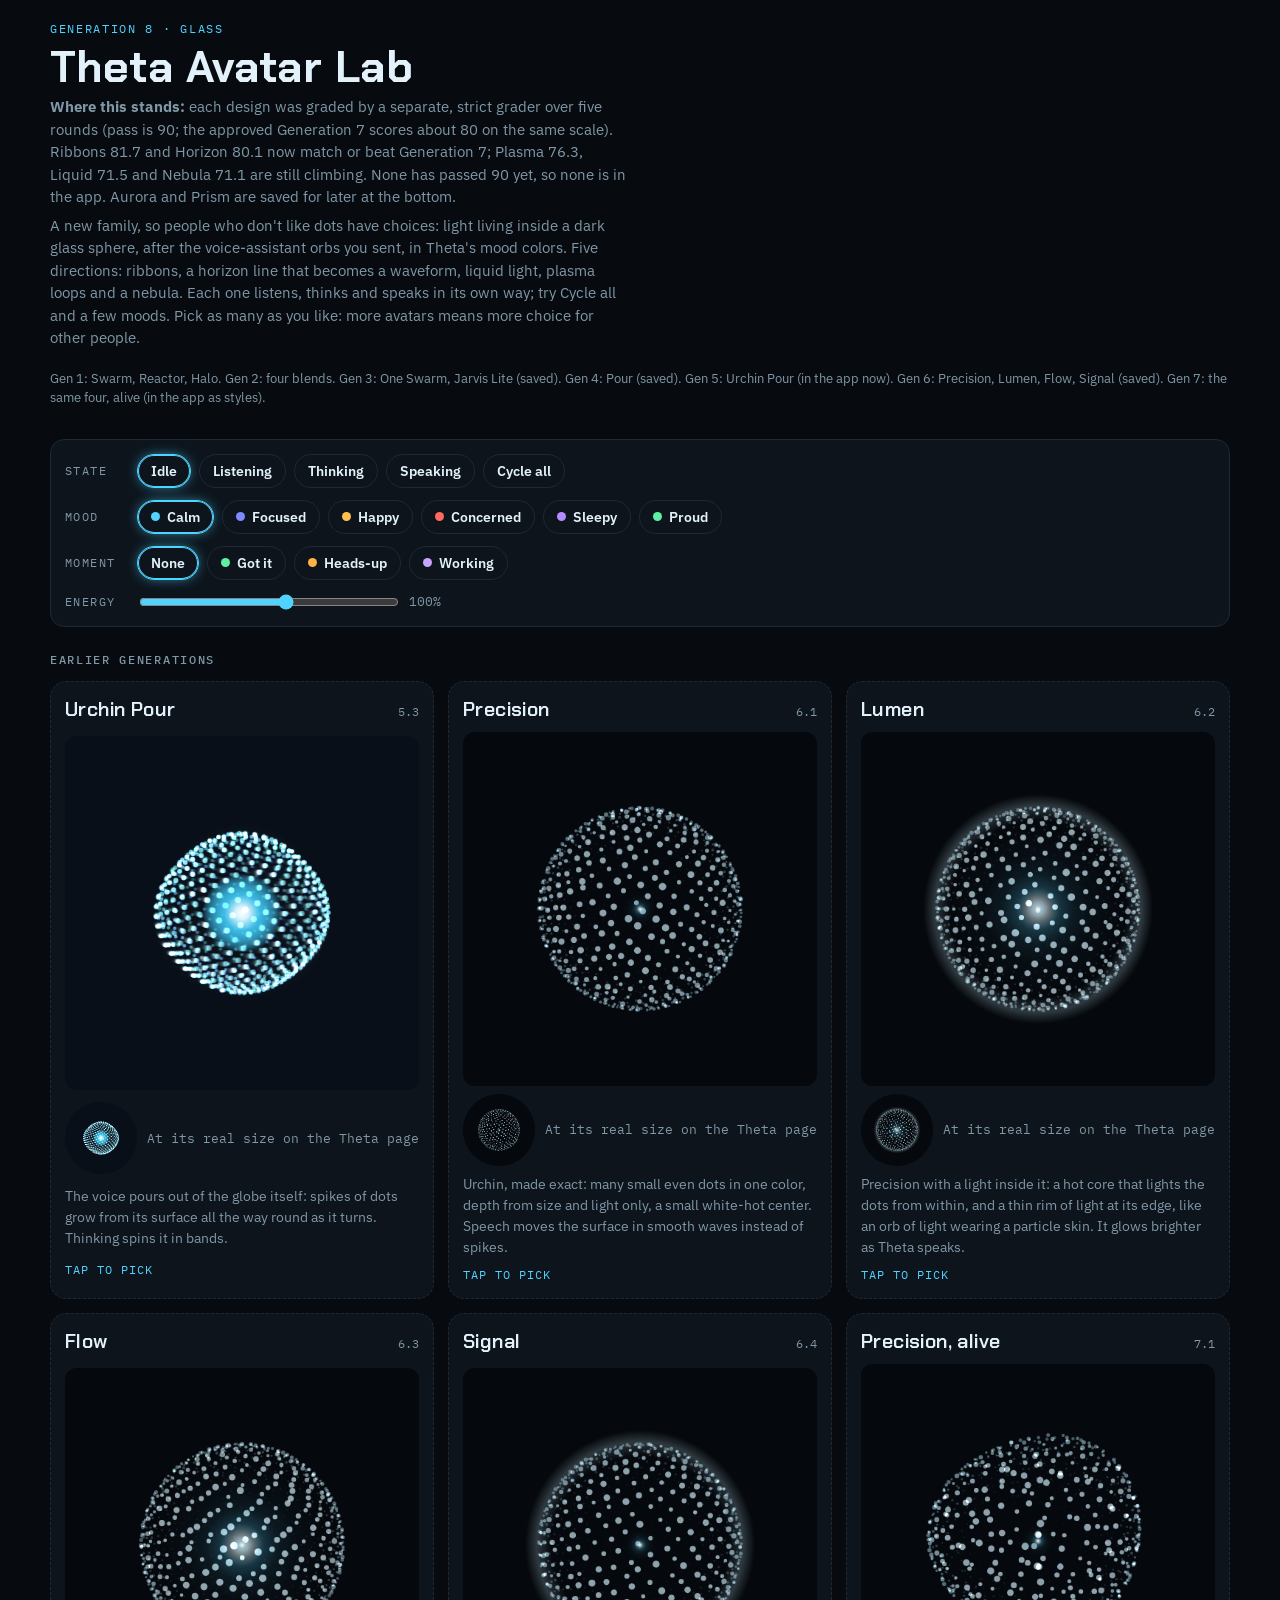
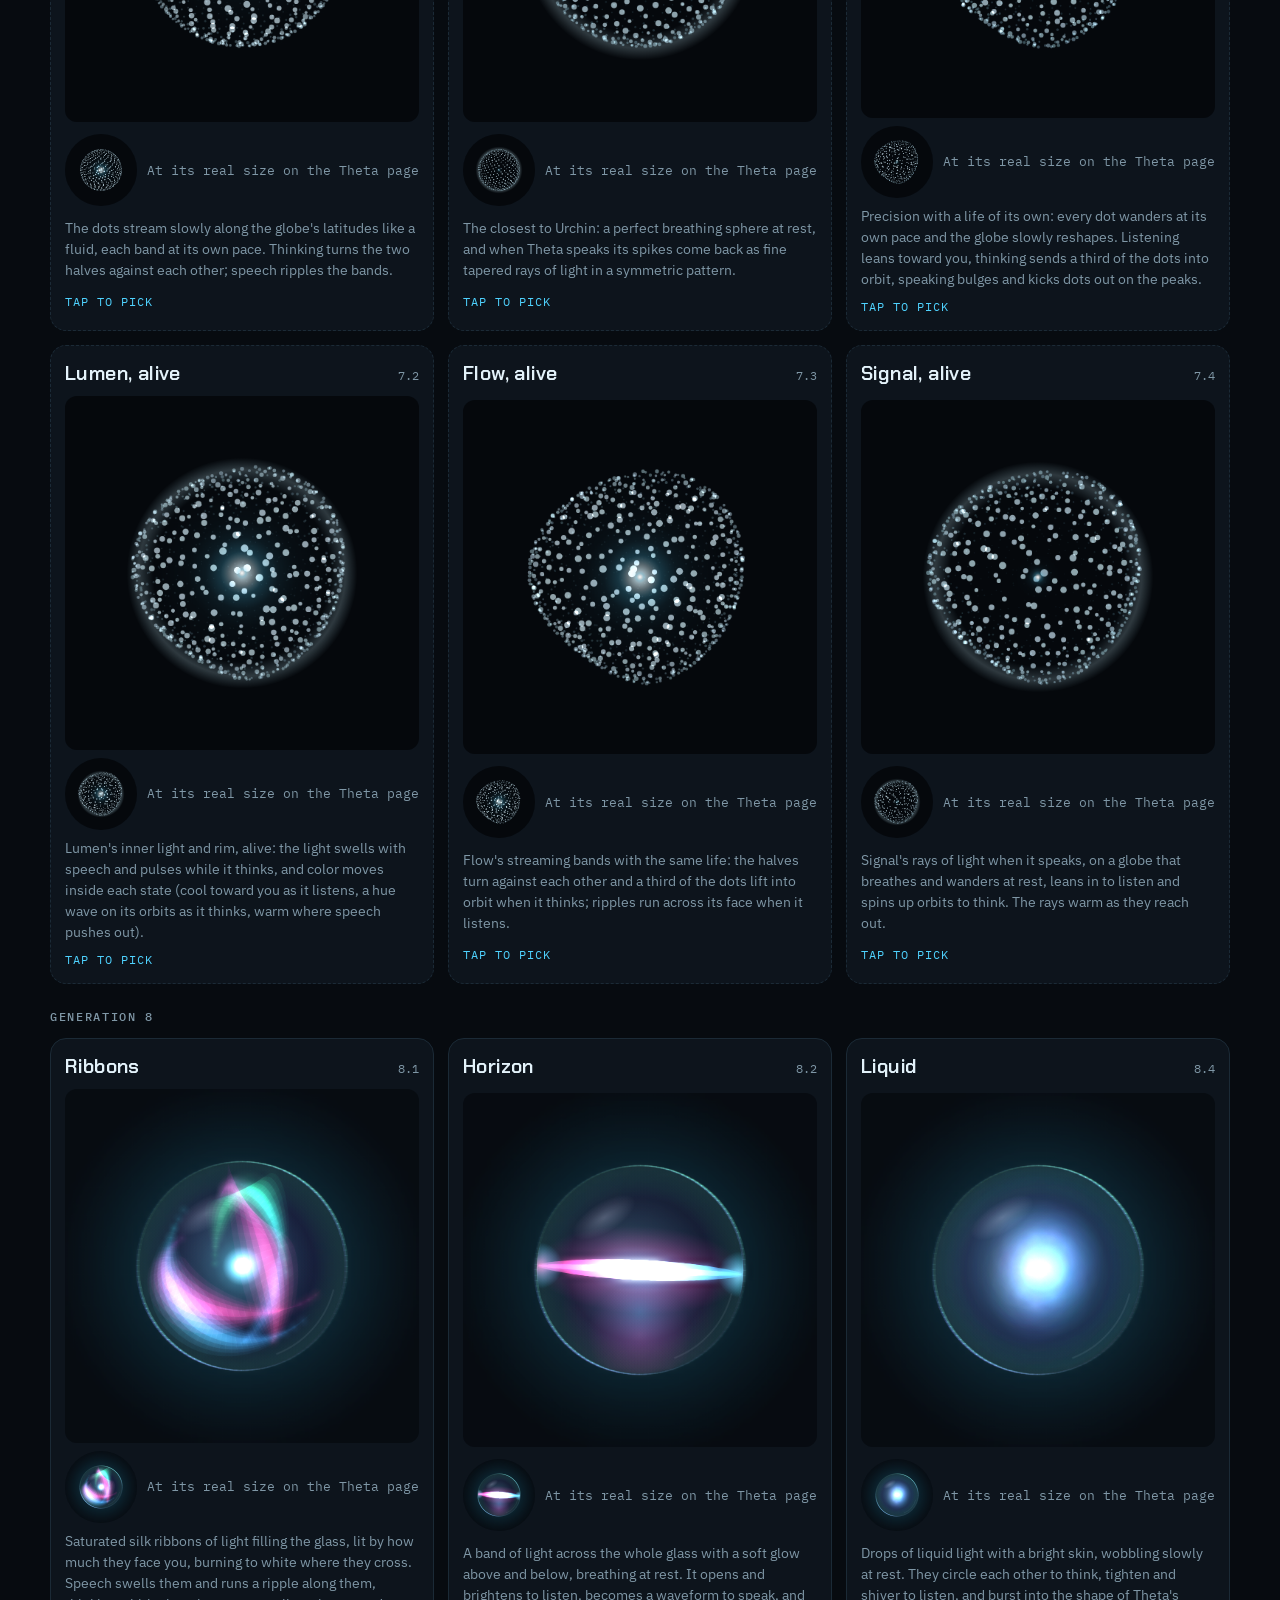
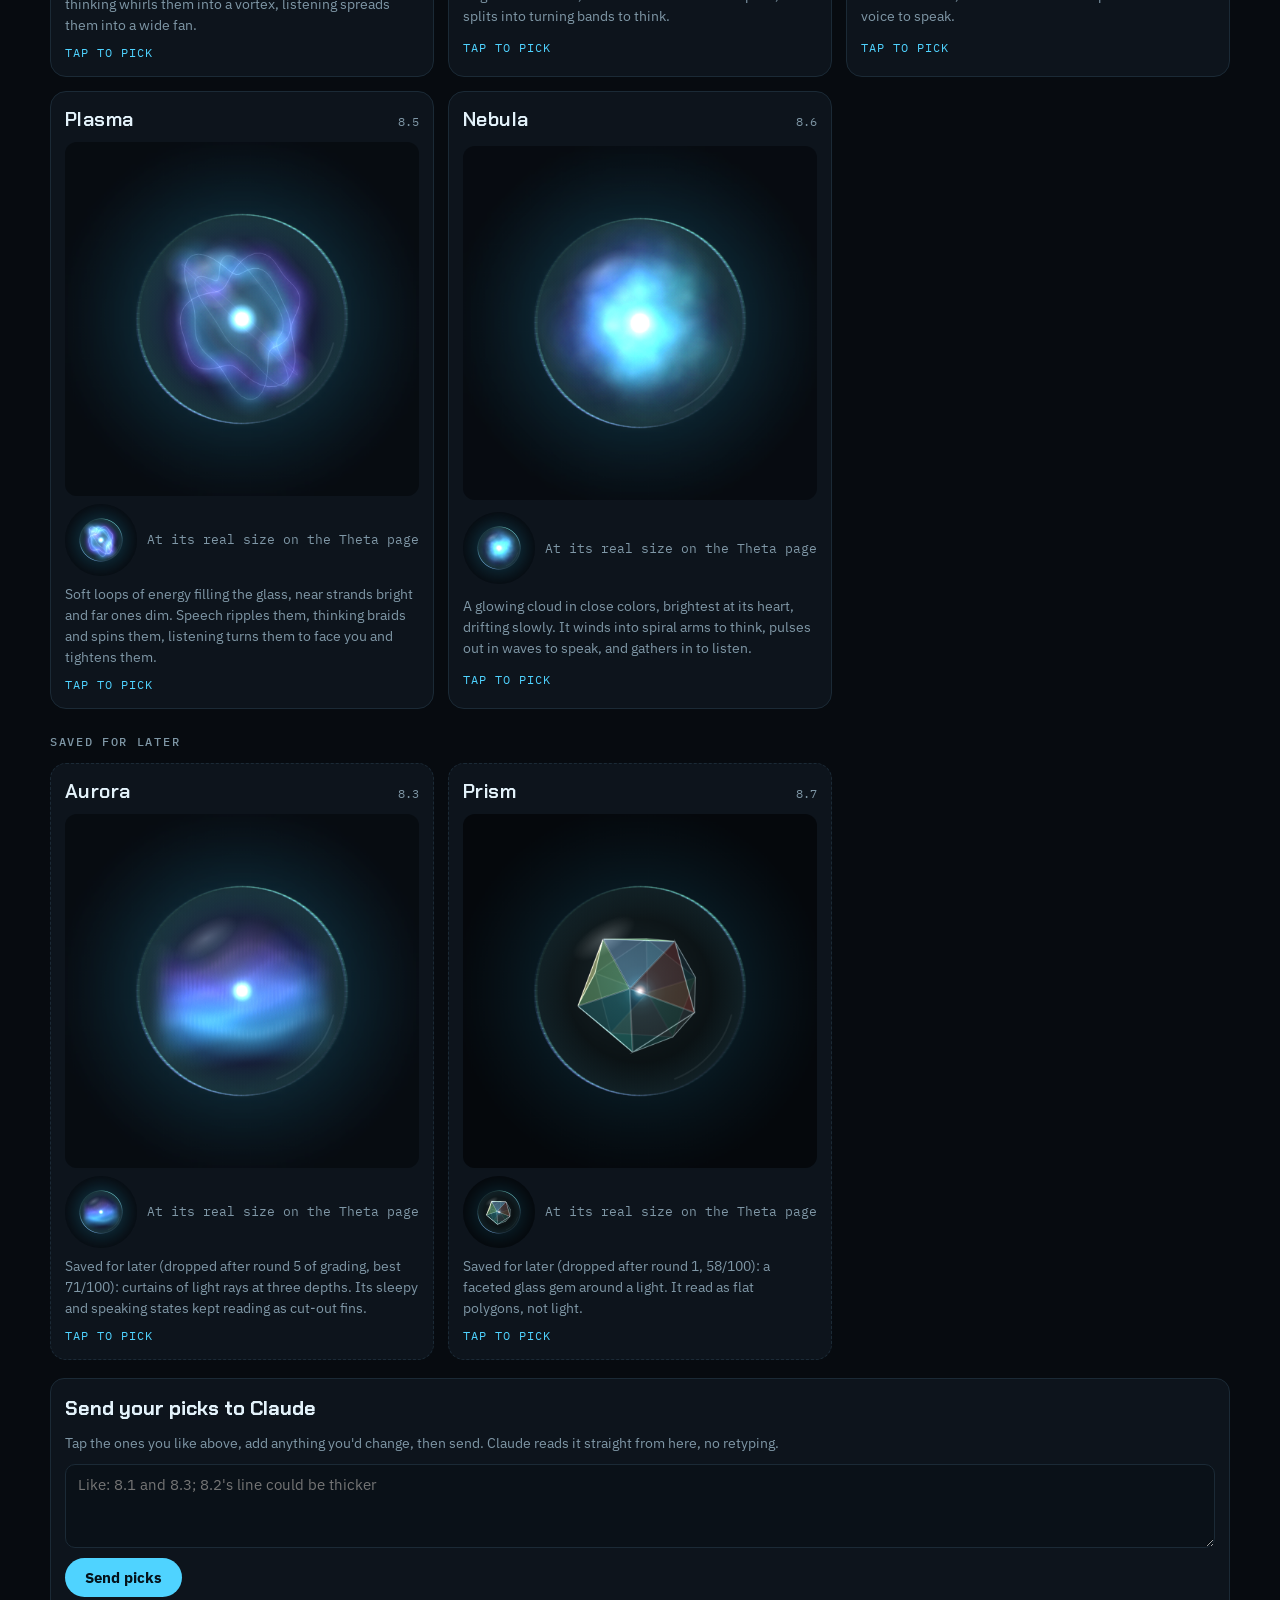
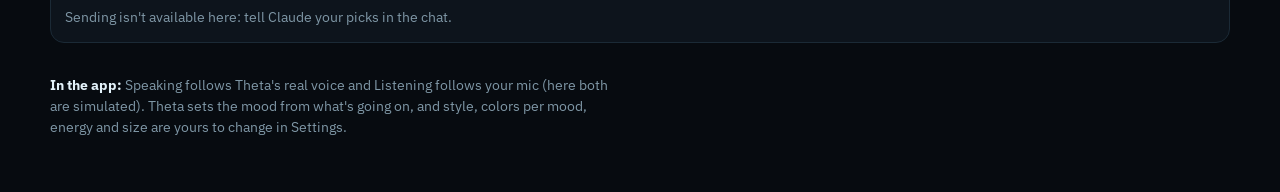
==== docs/avatar-lab/avatar-lab.html @ 225cb87c "Avatar Lab generation 8 source and grading history The lab page's source (generations 5 to 8), the c" ====
<!doctype html><html><head><meta charset=utf8><meta name=viewport content="width=device-width,initial-scale=1,viewport-fit=cover"><style>:root{color-scheme:light;box-sizing:border-box;padding-top:env(safe-area-inset-top,0px);padding-bottom:env(safe-area-inset-bottom,0px)}html{scroll-padding-top:env(safe-area-inset-top,0px)}body{margin:0;padding:0;font:14px -apple-system,BlinkMacSystemFont,sans-serif;background:#fff;color:#000}img{max-width:100%}[hidden]:not([hidden=until-found i]){display:none!important}</style></head><body>
<title>Theta Avatar Lab</title>
<meta name="claude:viewport-fit-sides" content="cover">
<link rel="preconnect" href="https://fonts.googleapis.com">
<link rel="stylesheet" href="https://fonts.googleapis.com/css2?family=Chakra+Petch:wght@500;600;700&family=IBM+Plex+Sans:wght@400;500;600&family=IBM+Plex+Mono:wght@400;500&display=swap">
<style>
/* Layout: a dark instrument bench. Controls up top, live specimens in a grid, a feedback strip at the end. Single dark look on purpose (it's Theta's HUD). */
:root{
  --bg:#070b10; --panel:#0d141c; --line:#1b2a36; --ink:#e3f2fa; --muted:#7f97a6; --accent:#4fd3ff;
  --display:"Chakra Petch","Avenir Next Condensed","Arial Narrow",sans-serif;
  --body:"IBM Plex Sans",system-ui,-apple-system,sans-serif;
  --mono:"IBM Plex Mono",ui-monospace,Menlo,monospace;
  color-scheme:dark;
}
html,body{background:var(--bg);color:var(--ink)}
body{font-family:var(--body);font-size:15px;line-height:1.5;padding-left:max(16px,env(safe-area-inset-left,0px));padding-right:max(16px,env(safe-area-inset-right,0px));padding-block:20px 40px}
.wrap{max-width:1180px;margin:0 auto;display:grid;gap:18px}
header{display:grid;gap:6px}
.eyebrow{font-family:var(--mono);font-size:12px;letter-spacing:.14em;text-transform:uppercase;color:var(--accent)}
h1{font-family:var(--display);font-weight:700;font-size:clamp(28px,5vw,44px);line-height:1.05;margin:0;letter-spacing:.01em;text-wrap:balance}
.lede{color:var(--muted);max-width:64ch;margin:0}
.controls{display:grid;gap:12px;padding:14px;border:1px solid var(--line);border-radius:14px;background:var(--panel);position:sticky;top:env(safe-area-inset-top,0px);z-index:5}
body::before{content:"";position:fixed;inset:0 0 auto;height:env(safe-area-inset-top,0px);z-index:10;background:var(--bg)}
.row{display:flex;flex-wrap:wrap;gap:8px;align-items:center}
.row .lab{font-family:var(--mono);font-size:11.5px;letter-spacing:.12em;text-transform:uppercase;color:var(--muted);width:64px;flex:none}
.chip{font:600 14px var(--body);color:var(--ink);background:transparent;border:1px solid var(--line);border-radius:999px;padding:7px 13px;cursor:pointer;display:inline-flex;gap:7px;align-items:center}
.chip[aria-pressed="true"]{border-color:var(--c,var(--accent));box-shadow:0 0 0 1px var(--c,var(--accent)) inset,0 0 14px -4px var(--c,var(--accent))}
.chip .dot{width:9px;height:9px;border-radius:50%;background:var(--c)}
.chip:focus-visible,.spec:focus-visible,.send:focus-visible,textarea:focus-visible{outline:2px solid var(--accent);outline-offset:2px}
input[type=range]{accent-color:var(--accent);width:min(260px,60vw)}
.val{font-family:var(--mono);font-size:12.5px;color:var(--muted);min-width:3ch}
.grid{display:grid;grid-template-columns:repeat(auto-fill,minmax(min(100%,300px),1fr));gap:14px}
.spec{border:1px solid var(--line);border-radius:16px;background:var(--panel);padding:12px 14px 14px;display:grid;gap:8px;cursor:pointer;text-align:left;color:inherit;font:inherit}
.spec[aria-pressed="true"]{border-color:var(--accent);box-shadow:0 0 0 1px var(--accent) inset}
.spec .top{display:flex;justify-content:space-between;align-items:baseline;gap:8px}
.spec h2{font-family:var(--display);font-weight:600;font-size:20px;margin:0;letter-spacing:.02em}
.spec .code{font-family:var(--mono);font-size:12px;color:var(--muted)}
.spec canvas{width:100%;max-width:100%;aspect-ratio:1;display:block;border-radius:12px;background:#0b121a}
.spec p{margin:0;color:var(--muted);font-size:14px}
.tiny{display:flex;align-items:center;gap:10px;font-size:12.5px;color:var(--muted);font-family:var(--mono)}
.tiny canvas.small{width:72px;height:72px;aspect-ratio:auto;flex:none;border-radius:50%;background:#0b121a}
.spec .pick{font-family:var(--mono);font-size:12px;letter-spacing:.08em;text-transform:uppercase;color:var(--accent)}
.send-box{display:grid;gap:10px;padding:14px;border:1px solid var(--line);border-radius:14px;background:var(--panel)}
.send-box h2{font-family:var(--display);font-size:20px;margin:0}
.send-box p{margin:0;color:var(--muted);font-size:14px}
textarea{width:100%;box-sizing:border-box;min-height:84px;font:15px var(--body);color:var(--ink);background:#0a1118;border:1px solid var(--line);border-radius:10px;padding:10px 12px;resize:vertical}
.send{justify-self:start;font:700 15px var(--body);color:#04121a;background:var(--accent);border:0;border-radius:999px;padding:10px 20px;cursor:pointer}
.send:disabled{opacity:.6;cursor:default}
.status{font-size:14px;color:var(--muted);min-height:1.4em}
.foot{color:var(--muted);font-size:14px;max-width:70ch}
.foot b{color:var(--ink)}
.history{font-size:13px;color:var(--muted)}
.shelf{font-family:var(--mono);font-size:12px;letter-spacing:.14em;text-transform:uppercase;color:var(--muted);margin:6px 0 -6px;font-weight:500}
.spec.saved{border-style:dashed}
</style>

<div class="wrap">
  <header>
    <div class="eyebrow">Generation 8 · Glass</div>
    <h1>Theta Avatar Lab</h1>
    <p class="lede"><b>Where this stands:</b> each design was graded by a separate, strict grader over five rounds (pass is 90; the approved Generation 7 scores about 80 on the same scale). Ribbons 81.7 and Horizon 80.1 now match or beat Generation 7; Plasma 76.3, Liquid 71.5 and Nebula 71.1 are still climbing. None has passed 90 yet, so none is in the app. Aurora and Prism are saved for later at the bottom.</p>
    <p class="lede">A new family, so people who don't like dots have choices: light living inside a dark glass sphere, after the voice-assistant orbs you sent, in Theta's mood colors. Five directions: ribbons, a horizon line that becomes a waveform, liquid light, plasma loops and a nebula. Each one listens, thinks and speaks in its own way; try Cycle all and a few moods. Pick as many as you like: more avatars means more choice for other people.</p>
    <p class="lede" hidden>The four you liked, alive. Every dot has its own pace and wander and springs into place, so nothing moves like a machine. Each state has its own shape: listening leans toward you like an ear, thinking peels dots off into orbits, speaking bulges with each syllable and kicks dots out on the peaks. Color moves inside a state, apart from the mood color, and the new Moment row shows moments on top of any mood. Try Cycle all, then a moment.</p>
    <p class="history">Gen 1: Swarm, Reactor, Halo. Gen 2: four blends. Gen 3: One Swarm, Jarvis Lite (saved). Gen 4: Pour (saved). Gen 5: Urchin Pour (in the app now). Gen 6: Precision, Lumen, Flow, Signal (saved). Gen 7: the same four, alive (in the app as styles).</p>
  </header>

  <section class="controls" aria-label="Controls">
    <div class="row" role="group" aria-label="What Theta is doing"><span class="lab">State</span>
      <button class="chip" data-state="idle" aria-pressed="true">Idle</button>
      <button class="chip" data-state="listening" aria-pressed="false">Listening</button>
      <button class="chip" data-state="thinking" aria-pressed="false">Thinking</button>
      <button class="chip" data-state="speaking" aria-pressed="false">Speaking</button>
      <button class="chip" id="tour" aria-pressed="false">Cycle all</button>
    </div>
    <div class="row" role="group" aria-label="Theta's mood"><span class="lab">Mood</span>
      <button class="chip" data-mood="calm" aria-pressed="true" style="--c:#4fd3ff"><span class="dot"></span>Calm</button>
      <button class="chip" data-mood="focused" aria-pressed="false" style="--c:#7d8bff"><span class="dot"></span>Focused</button>
      <button class="chip" data-mood="happy" aria-pressed="false" style="--c:#ffc04d"><span class="dot"></span>Happy</button>
      <button class="chip" data-mood="concerned" aria-pressed="false" style="--c:#ff6a5c"><span class="dot"></span>Concerned</button>
      <button class="chip" data-mood="sleepy" aria-pressed="false" style="--c:#b58cff"><span class="dot"></span>Sleepy</button>
      <button class="chip" data-mood="proud" aria-pressed="false" style="--c:#5ef0a2"><span class="dot"></span>Proud</button>
    </div>
    <div class="row" role="group" aria-label="A moment on top of the mood"><span class="lab">Moment</span>
      <button class="chip" data-sit="none" aria-pressed="true">None</button>
      <button class="chip" data-sit="success" aria-pressed="false" style="--c:#5ef0a2"><span class="dot"></span>Got it</button>
      <button class="chip" data-sit="alert" aria-pressed="false" style="--c:#ffb347"><span class="dot"></span>Heads-up</button>
      <button class="chip" data-sit="working" aria-pressed="false" style="--c:#c9a2ff"><span class="dot"></span>Working</button>
    </div>
    <div class="row"><span class="lab">Energy</span>
      <input type="range" id="energy" min="20" max="160" value="100" aria-label="How much it moves"><span class="val" id="energy-v">100%</span>
    </div>
  </section>

  <h2 class="shelf">Earlier generations</h2>
  <section class="grid" id="saved" aria-label="Saved favorites"></section>
  <h2 class="shelf">Generation 8</h2>
  <section class="grid" id="grid" aria-label="Avatar directions"></section>

  <h2 class="shelf">Saved for later</h2>
  <section class="grid" id="later" aria-label="Dropped directions, kept for later"></section>

  <section class="send-box" aria-label="Send your picks">
    <h2>Send your picks to Claude</h2>
    <p>Tap the ones you like above, add anything you'd change, then send. Claude reads it straight from here, no retyping.</p>
    <textarea id="note" placeholder="Like: 8.1 and 8.3; 8.2's line could be thicker"></textarea>
    <button class="send" id="send" type="button">Send picks</button>
    <div class="status" id="status" role="status"></div>
  </section>

  <p class="foot"><b>In the app:</b> Speaking follows Theta's real voice and Listening follows your mic (here both are simulated). Theta sets the mood from what's going on, and style, colors per mood, energy and size are yours to change in Settings.</p>
</div>

<script>
(() => {
  const MOODS = {
    calm:      {hue: 195, sat: 95, light: 62, speed: 1.0, jitter: 0, bounce: 0},
    focused:   {hue: 232, sat: 95, light: 68, speed: 1.25, jitter: 0, bounce: 0},
    happy:     {hue: 40,  sat: 100, light: 62, speed: 1.15, jitter: 0, bounce: 1},
    concerned: {hue: 6,   sat: 100, light: 64, speed: 1.35, jitter: 1, bounce: 0},
    sleepy:    {hue: 266, sat: 85, light: 70, speed: 0.45, jitter: 0, bounce: 0},
    proud:     {hue: 150, sat: 85, light: 62, speed: 1.1, jitter: 0, bounce: 0.6},
  };
  const st = {state: "idle", mood: "calm", energy: 1, situation: "none"};
  const cur = {hue: 195, sat: 95, light: 62, speed: 1, jitter: 0, bounce: 0};
  const reduce = matchMedia("(prefers-reduced-motion: reduce)").matches;
  const TAU = Math.PI * 2;
  const C = (dh = 0, dl = 0, a = 1) => `hsla(${(cur.hue + dh + 360) % 360},${cur.sat}%,${Math.min(96, cur.light + dl)}%,${a})`;

  // a believable voice / mic level
  let level = 0;
  function targetLevel(t) {
    if (st.state === "speaking") { const phrase = Math.sin(t * 0.9) > -0.75 ? 1 : 0.1; return phrase * (0.25 + 0.75 * Math.max(0, Math.sin(t * 17) * 0.6 + Math.sin(t * 7.3 + 1) * 0.4)); }
    if (st.state === "listening") return 0.15 + 0.35 * Math.max(0, Math.sin(t * 9.1) * Math.sin(t * 2.3));
    return 0;
  }
  // the voice "spectrum" at angle a (0..TAU): shared by bars and the dot ring, so they move together
  const spec = (a, t, lv) => lv * (0.55 * Math.abs(Math.sin(a * 5 + t * 9)) + 0.45 * Math.abs(Math.sin(a * 11 - t * 5)));

  // ---- the swarm: springs toward a formation that depends on the state
  function makeSwarm(N) {
    const p = [];
    for (let i = 0; i < N; i++) {
      const y = 1 - (i / (N - 1)) * 2, r = Math.sqrt(1 - y * y), th = i * 2.39996;
      p.push({bx: Math.cos(th) * r, by: y, bz: Math.sin(th) * r, s: Math.random(), x: 0, y: 0, vx: 0, vy: 0, d: 0.5, init: false});
    }
    return p;
  }
  // target (x, y in units of R, depth 0..1) for particle i
  function formation(q, i, N, t, lv, sp) {
    const s = q.s;
    if (st.state === "listening") { // a tilted dish of rings, rippling inward with your voice
      const u = (i % 60) / 60, ring = Math.floor(i / 60) / Math.ceil(N / 60), a = u * TAU + ring * 3 + t * 0.4 * sp;
      let r = 0.25 + 0.85 * ring; r *= 1 + 0.08 * (0.4 + lv) * Math.sin(r * 14 - t * 8);
      return [Math.cos(a) * r, Math.sin(a) * r * 0.42 + 0.05, 0.4 + 0.6 * (Math.sin(a) * 0.5 + 0.5)];
    }
    if (st.state === "thinking") { // a three-armed galaxy spinning up
      const arm = i % 3, u = i / N, a = u * 9 + arm * TAU / 3 + t * 1.8 * sp + s * 0.4, r = 0.12 + 0.95 * Math.pow(u, 0.8) + (s - 0.5) * 0.08;
      return [Math.cos(a) * r, Math.sin(a) * r * 0.55, 0.3 + 0.7 * (1 - u)];
    }
    if (st.state === "speaking") { // a ring of voice: each dot rides the spectrum at its angle
      if (i % 7 === 0) { const a = s * TAU + t * 2, r = 0.25 * s; return [Math.cos(a) * r, Math.sin(a) * r, 1]; } // a few stay in the core
      const a = i / N * TAU, band = (s - 0.5) * 0.18, r = 0.72 + band + spec(a, t, lv) * 0.55;
      return [Math.cos(a) * r, Math.sin(a) * r, 0.5 + 0.5 * spec(a, t, lv) / Math.max(lv, 0.01)];
    }
    // idle: a breathing, slowly turning globe with flowing ripples; the mood bends its shape
    const rot = t * 0.35 * sp, cr = Math.cos(rot), sr = Math.sin(rot);
    let X = q.bx * cr - q.bz * sr, Z = q.bx * sr + q.bz * cr, Y = q.by * 0.94 - Z * 0.34; Z = q.by * 0.34 + Z * 0.94;
    let k = 1 + 0.05 * Math.sin(t * 1.4 + q.by * 4) + 0.03 * Math.sin(t * 2.1 + s * 9);
    k *= moodShape(Math.atan2(Y, X), t, s);
    if (moodW.sleepy > 0.01) Y += moodW.sleepy * (0.12 + 0.05 * Math.sin(t * 0.6)) * (1 - Math.abs(X)); // sags
    return [X * k, Y * k, (Z + 1) / 2];
  }
  // how far each mood is "in" (eased), so shape changes blend as the mood changes
  const moodW = {calm: 1, focused: 0, happy: 0, concerned: 0, sleepy: 0, proud: 0};
  function moodShape(a, t, s) {
    let k = 1;
    k *= 1 + moodW.concerned * 0.16 * Math.pow(Math.max(0, Math.sin(a * 9 + t * 3)), 6);  // spikes
    k *= 1 + moodW.happy * 0.07 * Math.abs(Math.sin(t * 4.2));                           // bouncy pulse
    k *= 1 - moodW.focused * 0.12;                                                        // tighter
    k *= 1 + moodW.proud * (s > 0.97 ? 0.35 * Math.abs(Math.sin(t * 2 + s * 50)) : 0);   // sparkles fly out
    return k;
  }
  function drawSwarm(g, S, t, lv, sw, R, opts = {}) {
    const c = S / 2, sp = cur.speed * st.energy, N = sw.length;
    const k = 0.06 + 0.04 * cur.bounce, damp = 0.78 + 0.1 * cur.bounce;
    g.globalCompositeOperation = "lighter";
    for (let i = 0; i < N; i++) {
      const q = sw[i];
      let [tx, ty, d] = (opts.form || formation)(q, i, N, t, lv, sp);
      if (cur.jitter) { tx += (Math.random() - 0.5) * 0.03; ty += (Math.random() - 0.5) * 0.03; }
      tx = c + tx * R; ty = c + ty * R;
      if (!q.init) { q.x = tx; q.y = ty; q.init = true; }
      q.vx = (q.vx + (tx - q.x) * k) * damp; q.vy = (q.vy + (ty - q.y) * k) * damp;
      q.x += q.vx; q.y += q.vy; q.d += (d - q.d) * 0.15;
      const speed = Math.min(1, Math.hypot(q.vx, q.vy) / (S * 0.02)), size = S * (0.0035 + 0.0055 * q.d) * (opts.scale || 1);
      const spark = moodW.proud > 0.3 && q.s > 0.97 ? 0.5 : 0;
      g.fillStyle = C(q.s * 40 - 20, q.d * 12 + speed * 10 + spark * 40, 0.1 + 0.42 * q.d + spark);
      g.beginPath(); g.arc(q.x, q.y, size, 0, TAU); g.fill();
    }
    g.globalCompositeOperation = "source-over";
  }
  function core(g, S, r) {
    const c = S / 2, cr = S * r, gr = g.createRadialGradient(c, c, 0, c, c, cr * 3.2);
    gr.addColorStop(0, "#ffffff"); gr.addColorStop(0.16, C(0, 30)); gr.addColorStop(0.45, C(0, 0, 0.75)); gr.addColorStop(1, C(0, 0, 0));
    g.fillStyle = gr; g.beginPath(); g.arc(c, c, cr * 3.2, 0, TAU); g.fill();
  }
  function bars(g, S, t, lv, store, r0, n, len) {
    const c = S / 2, sp = cur.speed * st.energy;
    for (let i = 0; i < n; i++) {
      const a = i / n * TAU;
      let target = 0.03 + 0.02 * Math.sin(t * 1.5 * sp + i * 0.4);
      if (st.state === "speaking") target += spec(a, t, lv) * 0.6;
      if (st.state === "listening") target += lv * 0.25 * Math.abs(Math.sin(i * 1.3 + t * 12));
      if (st.state === "thinking") { const dd = ((a - t * 2.6 * sp) % TAU + TAU) % TAU; target += 0.25 * Math.max(0, 1 - dd / 1.2); }
      store[i] += (target - store[i]) * 0.25;
      const r1 = r0 + S * store[i] * len;
      g.strokeStyle = C(i % 2 ? 8 : -8, store[i] * 40, 0.45 + store[i]); g.lineWidth = S * 0.009; g.lineCap = "round";
      g.beginPath(); g.moveTo(c + Math.cos(a) * r0, c + Math.sin(a) * r0); g.lineTo(c + Math.cos(a) * r1, c + Math.sin(a) * r1); g.stroke();
    }
  }
  // Reactor rings in 3D: tilted, segmented, passing in front of and behind the swarm
  function rings3d(g, S, t, lv, R, front) {
    const c = S / 2, sp = cur.speed * st.energy * (st.state === "thinking" ? 2.5 : 1);
    [[1.18, 1.1, 0.35, 5, 0.012], [1.32, -0.6, -0.5, 3, 0.008]].forEach(([rr, tilt, spin, segs, w], j) => {
      const rad = R * rr * (1 + 0.03 * lv), rot = t * spin * sp, ct = Math.cos(tilt + 0.15 * Math.sin(t * 0.3)), stt = Math.sin(tilt + 0.15 * Math.sin(t * 0.3));
      g.lineWidth = S * w; g.lineCap = "round";
      for (let k = 0; k < segs; k++) {
        g.beginPath(); let started = false;
        for (let u = 0; u <= 1.0001; u += 0.05) {
          const a = rot + (k + u * 0.62) * TAU / segs, x = Math.cos(a) * rad, y0 = Math.sin(a) * rad;
          const y = y0 * ct, z = y0 * stt;
          if ((z >= 0) !== front) { started = false; continue; }
          started ? g.lineTo(c + x, c + y) : g.moveTo(c + x, c + y); started = true;
        }
        g.strokeStyle = C(j * 15, front ? 15 : -10, front ? 0.85 : 0.3); g.stroke();
      }
    });
  }
  // the halo made of dots: columns of dots that rise with the voice
  function dotBars(g, S, t, lv, sw, R) {
    const c = S / 2, n = 72, per = Math.floor(sw.length / n), sp = cur.speed * st.energy;
    g.globalCompositeOperation = "lighter";
    for (let i = 0; i < n * per; i++) {
      const q = sw[i], b = Math.floor(i / per), k = i % per, a = b / n * TAU;
      let h;
      if (st.state === "speaking") h = 0.05 + spec(a, t, lv) * 0.9;
      else if (st.state === "listening") h = 0.05 + lv * 0.4 * Math.abs(Math.sin(b * 1.3 + t * 12));
      else if (st.state === "thinking") { const dd = ((a - t * 2.6 * sp) % TAU + TAU) % TAU; h = 0.05 + 0.55 * Math.max(0, 1 - dd / 1.4); }
      else h = 0.06 + 0.04 * Math.sin(t * 1.5 * sp + b * 0.5);
      const r = R * (0.62 + (k / per) * h * 1.2) * (st.state === "listening" ? 0.85 : 1);
      const tx = c + Math.cos(a) * r, ty = c + Math.sin(a) * r;
      if (!q.init) { q.x = tx; q.y = ty; q.init = true; }
      q.vx = (q.vx + (tx - q.x) * 0.12) * 0.75; q.vy = (q.vy + (ty - q.y) * 0.12) * 0.75; q.x += q.vx; q.y += q.vy;
      const lit = k / per < h * 1.2 ? 1 : 0.25;
      g.fillStyle = C((k / per) * 30, 5 + 12 * (k / per), 0.18 + 0.5 * lit);
      g.beginPath(); g.arc(q.x, q.y, S * 0.0055, 0, TAU); g.fill();
    }
    g.globalCompositeOperation = "source-over";
  }

  // 3.2: one swarm that becomes the voice bars: the same dots fly out into columns when Theta speaks
  function unified(q, i, N, t, lv, sp) {
    if (st.state !== "speaking") return formation(q, i, N, t, lv, sp);
    const n = 72, b = i % n, k = Math.floor(i / n), per = Math.ceil(N / n), a = b / n * TAU;
    const h = 0.08 + spec(a, t, lv) * 0.85;
    const r = 0.55 + (k / per) * h * 1.1;
    return [Math.cos(a) * r, Math.sin(a) * r, 0.4 + 0.6 * (k / per < h ? 1 : 0.3)];
  }
  // a thin dot halo (Dot Spectrum's columns, fewer and finer) for around the swarm
  function dotHalo(g, S, t, lv, sw, R0, n = 60, dot = 1) {
    const c = S / 2, per = Math.floor(sw.length / n), sp = cur.speed * st.energy;
    g.globalCompositeOperation = "lighter";
    for (let i = 0; i < n * per; i++) {
      const q = sw[i], b = Math.floor(i / per), k = i % per, a = b / n * TAU;
      let h = 0.06 + 0.04 * Math.sin(t * 1.5 * sp + b * 0.5);
      if (st.state === "speaking") h = 0.05 + spec(a, t, lv) * 0.9;
      else if (st.state === "listening") h = 0.05 + lv * 0.4 * Math.abs(Math.sin(b * 1.3 + t * 12));
      else if (st.state === "thinking") { const dd = ((a - t * 2.6 * sp) % TAU + TAU) % TAU; h = 0.05 + 0.6 * Math.max(0, 1 - dd / 1.4); }
      const r = R0 * (1 + (k / per) * h * 0.55) * moodShape(a, t, 0.5);
      const tx = c + Math.cos(a) * r, ty = c + Math.sin(a) * r;
      if (!q.init) { q.x = tx; q.y = ty; q.init = true; }
      q.vx = (q.vx + (tx - q.x) * 0.12) * 0.75; q.vy = (q.vy + (ty - q.y) * 0.12) * 0.75; q.x += q.vx; q.y += q.vy;
      const lit = k / per < h * 1.2 ? 1 : 0.2;
      g.fillStyle = C((k / per) * 30, 5 + 12 * (k / per), 0.15 + 0.5 * lit);
      g.beginPath(); g.arc(q.x, q.y, S * 0.0048 * dot, 0, TAU); g.fill();
    }
    g.globalCompositeOperation = "source-over";
  }
  function oneRing(g, S, t, lv, R) {
    const c = S / 2, sp = cur.speed * st.energy * (st.state === "thinking" ? 2.5 : 1), segs = 4;
    g.lineWidth = S * 0.006; g.lineCap = "round"; g.strokeStyle = C(10, 5, 0.55);
    for (let k = 0; k < segs; k++) { const a = t * 0.3 * sp + k * TAU / segs; g.beginPath(); g.arc(c, c, R * (1 + 0.02 * lv), a, a + TAU / segs * 0.7); g.stroke(); }
  }

  // halo column position in formation units (R0 = ring radius relative to the swarm's R)
  function columns(i, N, n, t, lv, sp, R0, grow) {
    const b = i % n, k = Math.floor(i / n), per = Math.ceil(N / n), a = b / n * TAU;
    let h = 0.06 + 0.04 * Math.sin(t * 1.5 * sp + b * 0.5);
    if (st.state === "speaking") h = 0.08 + spec(a, t, lv) * 0.85;
    else if (st.state === "listening") h = 0.05 + lv * 0.4 * Math.abs(Math.sin(b * 1.3 + t * 12));
    else if (st.state === "thinking") { const dd = ((a - t * 2.6 * sp) % TAU + TAU) % TAU; h = 0.05 + 0.6 * Math.max(0, 1 - dd / 1.4); }
    const r = (R0 + (k / per) * h * grow) * moodShape(a, t, 0.5);
    return [Math.cos(a) * r, Math.sin(a) * r, k / per < h ? 1 : 0.3];
  }
  // 4.2: One Swarm, smoother: when it thinks, the galaxy's outer stars ride a comet sweep; core dots never leave
  function unified2(q, i, N, t, lv, sp) {
    if (st.state === "thinking" && q.s > 0.78) { const a = t * 2.6 * sp - (q.s - 0.78) * 6, r = 0.98 + (q.s - 0.78) * 0.3; return [Math.cos(a) * r, Math.sin(a) * r, 1]; }
    if (st.state === "speaking" && i % 9 === 0) { const a = q.s * TAU + t * 2, r = 0.28 * q.s; return [Math.cos(a) * r, Math.sin(a) * r, 1]; }
    return unified(q, i, N, t, lv, sp);
  }
  // 4.3: one system: the inner swarm and the outer halo trade dots; when Theta talks, the swarm pours into the halo
  function merged(q, i, N, t, lv, sp) {
    const haloShare = 0.4;
    if (st.state === "speaking" || q.s < haloShare) return columns(i, N, 60, t, lv, sp, 1.45, st.state === "speaking" ? 0.9 : 0.5);
    return formation(q, i, N, t, lv, sp);
  }
  // a ring that answers the voice: each segment brightens with the spectrum at its angle; thinking lights a sweep
  function liveRing(g, S, t, lv, R, segs = 24, ticks = false) {
    const c = S / 2, sp = cur.speed * st.energy, step = TAU / segs, rot = t * 0.2 * sp;
    g.lineCap = "round"; g.lineWidth = S * 0.007;
    for (let k = 0; k < segs; k++) {
      const a = rot + k * step;
      let lit = 0.25;
      if (st.state === "speaking") lit += Math.min(0.75, spec(a, t, lv) * 1.2);
      if (st.state === "listening") lit += 0.35 * lv;
      if (st.state === "thinking") { const dd = ((a - t * 2.6 * sp) % TAU + TAU) % TAU; lit += 0.7 * Math.max(0, 1 - dd / 1.6); }
      g.strokeStyle = C(10, 5 + lit * 20, Math.min(1, lit)); g.beginPath(); g.arc(c, c, R * (1 + 0.015 * lv), a, a + step * 0.72); g.stroke();
      if (ticks && k % 3 === 0) { g.lineWidth = S * 0.004; g.beginPath(); g.moveTo(c + Math.cos(a) * R * 1.06, c + Math.sin(a) * R * 1.06); g.lineTo(c + Math.cos(a) * R * 1.11, c + Math.sin(a) * R * 1.11); g.stroke(); g.lineWidth = S * 0.007; }
    }
  }

  // ---------------- 3D: world-space springs, a drifting camera, depth sorting, fog
  const pts3 = [];
  function draw3d(g, S, t, lv, sw, form, opts = {}) {
    const c = S / 2, sp = cur.speed * st.energy, N = sw.length, R = S * (opts.scale || 0.3);
    const yaw = t * 0.18 * sp + (opts.yaw0 || 0), pitch = (opts.pitch ?? 0.5) + 0.06 * Math.sin(t * 0.37), D = 3.2;
    const cy = Math.cos(yaw), sy = Math.sin(yaw), cp = Math.cos(pitch), spn = Math.sin(pitch);
    const k = 0.07 + 0.04 * cur.bounce, damp = 0.8 + 0.08 * cur.bounce;
    pts3.length = 0;
    for (let i = 0; i < N; i++) {
      const q = sw[i];
      const [tx, ty, tz, br] = form(q, i, N, t, lv, sp);
      if (!q.w) { q.w = [tx, ty, tz]; q.v = [0, 0, 0]; }
      for (let j = 0; j < 3; j++) { q.v[j] = (q.v[j] + ([tx, ty, tz][j] - q.w[j]) * k) * damp; q.w[j] += q.v[j]; }
      let [x, y, z] = q.w;
      if (cur.jitter) { x += (Math.random() - 0.5) * 0.015; y += (Math.random() - 0.5) * 0.015; }
      const x1 = x * cy - z * sy, z1 = x * sy + z * cy;           // yaw
      const y2 = y * cp - z1 * spn, z2 = y * spn + z1 * cp;       // pitch
      const pr = D / (D + z2);
      pts3.push([c + x1 * R * pr, c + y2 * R * pr, z2, pr, br, q.s, Math.hypot(q.v[0], q.v[1], q.v[2])]);
      if (opts.mirror && y < 0) { // a faint reflection under the floor (y = 0)
        const ym = -y, y3 = ym * cp - z1 * spn, z3 = ym * spn + z1 * cp, pm = D / (D + z3);
        pts3.push([c + x1 * R * pm, c + y3 * R * pm, z3, pm, br * 0.22, q.s, 0, true]);
      }
    }
    pts3.sort((a, b) => b[2] - a[2]); // far first
    g.globalCompositeOperation = "lighter";
    let coreDrawn = false;
    for (const [px, py, z, pr, br, s, v, refl] of pts3) {
      if (!coreDrawn && z < 0) { g.globalCompositeOperation = "source-over"; core(g, S, (opts.core || 0.035) + 0.045 * lv); g.globalCompositeOperation = "lighter"; coreDrawn = true; }
      const fog = Math.max(0.12, Math.min(1, 0.62 - z * 0.55));   // far = dim
      const spark = moodW.proud > 0.3 && s > 0.97 ? 0.45 : 0;
      g.fillStyle = C(s * 40 - 20, (pr - 0.8) * 50 + Math.min(1, v * 40) * 12 + spark * 40, (0.08 + 0.5 * br) * fog + spark);
      g.beginPath(); g.arc(px, py, S * 0.0052 * pr * pr * (refl ? 0.8 : 1) * (opts.dot || 1), 0, TAU); g.fill();
    }
    if (!coreDrawn) { g.globalCompositeOperation = "source-over"; core(g, S, (opts.core || 0.035) + 0.045 * lv); }
    g.globalCompositeOperation = "source-over";
  }
  // the inner swarm, in 3D (world units: inner radius ~0.5)
  function inner3(q, i, N, t, lv, sp, r0 = 0.5) {
    const s = q.s;
    if (st.state === "listening") { // a flat dish in the floor plane, rippling
      const ring = (i % 7) / 7, a = s * TAU + t * 0.5 * sp;
      let r = r0 * (0.25 + 0.85 * ring); r *= 1 + 0.1 * (0.4 + lv) * Math.sin(r * 18 - t * 8);
      return [Math.cos(a) * r, -0.04 * Math.sin(r * 12 - t * 6) - 0.05, Math.sin(a) * r, 0.8];
    }
    if (st.state === "thinking") { // a galaxy lying in the floor plane, spinning
      const arm = i % 3, u = s, a = u * 8 + arm * TAU / 3 + t * 1.8 * sp, r = r0 * (0.15 + 1.05 * Math.pow(u, 0.8));
      return [Math.cos(a) * r, (q.by * 0.05), Math.sin(a) * r, 0.5 + 0.5 * (1 - u)];
    }
    const k = (1 + 0.05 * Math.sin(t * 1.4 + q.by * 4) + 0.03 * Math.sin(t * 2.1 + s * 9)) * moodShape(Math.atan2(q.by, q.bx), t, s);
    let y = q.by * r0 * k; if (moodW.sleepy > 0.01) y += moodW.sleepy * 0.08 * (1 - Math.abs(q.bx));
    return [q.bx * r0 * k, y - r0 * 0.15, q.bz * r0 * k, 0.7];
  }
  // 5.1 Skyline Pour: the halo is a ring of dot columns standing on the floor; Theta's voice pours the swarm into them and they rise
  function skyline(q, i, N, t, lv, sp, mirror = false) {
    const halo = st.state === "speaking" || q.s < 0.4;
    if (!halo) return inner3(q, i, N, t, lv, sp);
    const n = 48, b = i % n, kk = Math.floor(i / n), per = Math.ceil(N / n), a = b / n * TAU;
    let h = 0.06 + 0.04 * Math.sin(t * 1.5 * sp + b * 0.5);
    if (st.state === "speaking") h = 0.1 + spec(a, t, lv) * 1.1;
    else if (st.state === "listening") h = 0.05 + lv * 0.5 * Math.abs(Math.sin(b * 1.3 + t * 12));
    else if (st.state === "thinking") { const dd = ((a - t * 2.6 * sp) % TAU + TAU) % TAU; h = 0.05 + 0.7 * Math.max(0, 1 - dd / 1.4); }
    const R0 = 1.05 * moodShape(a, t, 0.5), u = kk / per;
    return [Math.cos(a) * R0, -u * h * 1.1 + 0.02, Math.sin(a) * R0, u < 0.98 ? 0.85 : 0.3];
  }
  // 5.2 Saturn Pour: the halo lies flat around the swarm like a planet's ring; the voice pushes the columns outward
  function saturn(q, i, N, t, lv, sp) {
    const halo = st.state === "speaking" || q.s < 0.4;
    if (!halo) return inner3(q, i, N, t, lv, sp, 0.55);
    const n = 60, b = i % n, kk = Math.floor(i / n), per = Math.ceil(N / n), a = b / n * TAU;
    let h = 0.06 + 0.04 * Math.sin(t * 1.5 * sp + b * 0.5);
    if (st.state === "speaking") h = 0.1 + spec(a, t, lv) * 0.9;
    else if (st.state === "listening") h = 0.05 + lv * 0.4 * Math.abs(Math.sin(b * 1.3 + t * 12));
    else if (st.state === "thinking") { const dd = ((a - t * 2.6 * sp) % TAU + TAU) % TAU; h = 0.05 + 0.6 * Math.max(0, 1 - dd / 1.4); }
    const r = (0.95 + (kk / per) * h * 0.75) * moodShape(a, t, 0.5);
    return [Math.cos(a) * r, Math.sin(a * 3 + t) * 0.02, Math.sin(a) * r, 0.85];
  }
  // 5.3 Urchin Pour: the voice pours out of the globe itself, in spikes along its surface, all the way round
  function urchin(q, i, N, t, lv, sp) {
    const lon = Math.atan2(q.bz, q.bx), lat = Math.asin(Math.max(-1, Math.min(1, q.by)));
    let r = 0.55 * (1 + 0.04 * Math.sin(t * 1.4 + q.by * 4)) * moodShape(lon, t, q.s);
    if (st.state === "speaking") r += q.s * 0.75 * spec(lon * 1.5 + lat, t, lv) * (0.6 + 0.4 * Math.sin(lat * 4 + t * 5));
    if (st.state === "listening") r *= 0.82 + 0.08 * Math.sin(lat * 10 - t * 7) * (0.4 + lv);
    let x = q.bx, y = q.by, z = q.bz;
    if (st.state === "thinking") { const a = lon + t * (1.5 + Math.abs(lat)) * sp; x = Math.cos(a) * Math.cos(lat); z = Math.sin(a) * Math.cos(lat); }
    return [x * r, y * r, z * r, 0.4 + 0.6 * q.s];
  }

  // ---- Generation 6: Urchin Pour, refined toward a frontier model's avatar. Precise, calm, lit like an object:
  // uniform dots on a Fibonacci sphere, depth from size and light only, one restrained color, a real light inside
  // (a hot core and a steep falloff), smooth motion instead of jitter. No light trails: every frame is crisp.
  function fib(N) { const a = []; for (let i = 0; i < N; i++) { const y = 1 - (i / (N - 1)) * 2, r = Math.sqrt(1 - y * y), th = i * 2.399963;
    a.push({x: Math.cos(th) * r, y, z: Math.sin(th) * r, s: Math.random(), lat: Math.asin(y) + (Math.random() - 0.5) * 0.035, lon: th % TAU + (Math.random() - 0.5) * 0.06}); } return a; }
  const tint = (l, a, satK = 0.5) => `hsla(${cur.hue},${Math.round(cur.sat * satK)}%,${Math.min(98, l)}%,${a})`;
  function lightAt(g, x, y, r, a, k = 0.09) { // a real light: hot white core, steep 1/(1+(d/k)^2) falloff, a faint tail to nothing
    const gr = g.createRadialGradient(x, y, 0, x, y, r);
    for (const d of [0, .03, .07, .12, .2, .3, .45, .65, .85, 1]) { const f = (1 / (1 + (d / k) ** 2)) * (1 - d) ** 2;
      gr.addColorStop(d, f > 0.5 ? `hsla(${cur.hue},${Math.round(cur.sat * (1 - f) )}%,${Math.round(70 + 28 * f)}%,${a * f})` : tint(66, a * f, 1)); }
    g.fillStyle = gr; g.beginPath(); g.arc(x, y, r, 0, TAU); g.fill();
  }
  function frontier(g, S, t, lv, me, o) {
    const c = S / 2, R = S * 0.27, D = 3.6, sp = cur.speed * st.energy;
    g.setTransform(1, 0, 0, 1, 0, 0); g.fillStyle = "#05080c"; g.fillRect(0, 0, S, S);
    g.translate(0, -S * cur.bounce * 0.01 * Math.abs(Math.sin(t * 3)));
    if (!me.fd) me.fd = fib(o.n || 900);
    const yaw = t * 0.16 * sp * (st.state === "thinking" ? 2.4 : 1), pitch = 0.32 + 0.05 * Math.sin(t * 0.3), cy = Math.cos(yaw), sy = Math.sin(yaw), cp = Math.cos(pitch), spn = Math.sin(pitch);
    const breathe = 1 + 0.018 * Math.sin(t * 1.3 * sp);
    if (o.inner) lightAt(g, c, c, R * (1.9 + 0.6 * lv), 0.8 + 0.2 * lv, 0.09); // the light inside
    const P = [];
    for (const q of me.fd) {
      let lon = q.lon, lat = q.lat, d = 0, ray = 0;
      if (o.flow) lon += t * sp * (0.25 + 0.35 * Math.cos(lat * 3)) * (st.state === "thinking" ? (lat > 0 ? 2.4 : -2.4) : 1);
      if (st.state === "speaking") {
        const w = Math.sin(lon * 3 + t * 4.2) * Math.cos(lat * 2) * 0.6 + Math.sin(lat * 5 - t * 5.5) * 0.4;
        if (o.rays) ray = Math.pow(Math.max(0, Math.sin(lon * 6 + t * 3)), 3) * (0.55 + 0.45 * Math.cos(lat * 3 + t * 2)) * lv * (0.7 + 0.6 * q.s);
        else d = w * lv * (o.flow ? 0.14 : 0.2);
      } else if (st.state === "listening") d = -0.05 + 0.05 * Math.sin(lat * 8 + t * 6) * (0.3 + lv);
      else if (st.state === "thinking" && !o.flow) { const band = Math.sin(lat * 2 - t * 3.2 * sp); d = 0.025 * Math.max(0, band); }
      const rr = breathe * (1 + d) * moodK(lon, t);
      const x0 = Math.cos(lat) * Math.cos(lon), y0 = Math.sin(lat), z0 = Math.cos(lat) * Math.sin(lon);
      const pr = v => { const [x, y, z] = v, x1 = x * cy - z * sy, z1 = x * sy + z * cy, y2 = y * cp - z1 * spn, z2 = y * spn + z1 * cp, k = D / (D + z2); return [c + x1 * R * k, c + y2 * R * k, z2, k]; };
      const a = pr([x0 * rr, y0 * rr, z0 * rr]);
      const scan = st.state === "thinking" && !o.flow ? Math.max(0, Math.cos(lat * 2 - t * 3.2 * sp)) ** 8 : 0;
      P.push([...a, q.s, ray ? pr([x0 * (rr + ray * 1.6), y0 * (rr + ray * 1.6), z0 * (rr + ray * 1.6)]) : null, scan]);
    }
    P.sort((p, q) => q[2] - p[2]);
    g.globalCompositeOperation = "lighter"; // dots add light where they overlap, like Urchin
    for (const [x, y, z, k, s, tip, scan] of P) {
      const front = Math.max(0, Math.min(1, 0.55 - z * 0.6)), lit = 0.06 + 0.94 * front ** 1.6;   // nearer = lit, farther = in shadow
      if (tip) { const gr = g.createLinearGradient(x, y, tip[0], tip[1]); gr.addColorStop(0, tint(86, 0.9 * lit)); gr.addColorStop(1, tint(80, 0));
        g.strokeStyle = gr; g.lineWidth = S * 0.005 * k; g.beginPath(); g.moveTo(x, y); g.lineTo(tip[0], tip[1]); g.stroke(); }
      g.fillStyle = tint(60 + 28 * front + 30 * scan, Math.min(1, (0.04 + 0.62 * lit) + scan * 0.7), o.inner ? 0.45 : 0.6);
      g.beginPath(); g.arc(x, y, S * (o.dot || 0.0036) * k * k * (0.7 + 0.6 * s) * (0.7 + 0.5 * front), 0, TAU); g.fill();
    }
    g.globalCompositeOperation = "source-over";
    if (o.rim) { // a rim of light at the silhouette, brightest toward the key light (top left)
      const rr = R * breathe * (D / (D - 0.2)), gr = g.createRadialGradient(c, c, rr * 0.86, c, c, rr * 1.12);
      gr.addColorStop(0, tint(80, 0)); gr.addColorStop(0.55, tint(86, 0.22 + 0.2 * lv, 0.7)); gr.addColorStop(1, tint(80, 0));
      g.fillStyle = gr; g.beginPath(); g.arc(c, c, rr * 1.12, 0, TAU); g.fill();
    }
    lightAt(g, c, c, S * (0.09 + 0.07 * lv), 0.95, 0.1); // the hot center: small, white at its heart
  }
  function moodK(lon, t) { let k = 1; k *= 1 + moodW.concerned * 0.05 * Math.sin(lon * 7 + t * 4); k *= 1 + moodW.happy * 0.03 * Math.abs(Math.sin(t * 4)); k *= 1 - moodW.focused * 0.05; return k; }

  // ---- Generation 7: the same four, alive. Every dot has its own pace and wander and springs toward where it
  // should be (so nothing moves like a machine); each state has its own shape; and color moves inside a state,
  // apart from the mood color: listening cools the face toward you, thinking runs a hue wave around its orbits,
  // speaking warms whatever pushes out, idle shimmers. Situations (Got it, Heads-up, Working) ride on top.
  const W = {idle: 1, listening: 0, thinking: 0, speaking: 0}, SIT = {success: 0, alert: 0, working: 0};
  let sitT = 0;
  function easeWeights(dt) {
    for (const k in W) W[k] += ((st.state === k ? 1 : 0) - W[k]) * Math.min(1, dt * 3.2);
    for (const k in SIT) SIT[k] += ((st.situation === k ? 1 : 0) - SIT[k]) * Math.min(1, dt * 3);
    sitT += dt;
  }
  function fib2(N) { const a = fib(N); a.forEach(q => { q.ph = Math.random() * TAU; q.pace = 0.6 + Math.random() * 0.8; q.grp = Math.floor(Math.random() * 3);
    q.w = null; q.v = [0, 0, 0]; q.kick = 0; }); return a; }
  const hsla = (h, s, l, a) => `hsla(${(h % 360 + 360) % 360},${Math.max(0, Math.min(100, s))}%,${Math.max(0, Math.min(98, l))}%,${Math.max(0, Math.min(1, a))})`;
  let lastT = 0;
  function frontier2(g, S, t, lv, me, o) {
    const dt = Math.min(0.05, Math.max(0.001, t - lastT)); if (me === firstLive()) { easeWeights(dt); lastT = t; }
    const c = S / 2, R = S * 0.27, D = 3.6, sp = cur.speed * st.energy, H = cur.hue;
    g.setTransform(1, 0, 0, 1, 0, 0); g.fillStyle = "#05080c"; g.fillRect(0, 0, S, S);
    g.translate(0, -S * cur.bounce * 0.01 * Math.abs(Math.sin(t * 3)));
    if (!me.fd2) me.fd2 = fib2(o.n || 900);
    const yaw = t * 0.16 * sp * (1 + 1.4 * W.thinking), pitch = 0.32 + 0.05 * Math.sin(t * 0.3) - 0.12 * W.listening;
    const cy = Math.cos(yaw), sy = Math.sin(yaw), cp = Math.cos(pitch), spn = Math.sin(pitch);
    const breathe = 1 + 0.02 * Math.sin(t * 1.3 * sp) + 0.05 * lv * W.speaking;
    if (o.inner) lightAt(g, c, c, R * (1.9 + 0.7 * lv + 0.3 * W.thinking * Math.abs(Math.sin(t * 3))), 0.8 + 0.2 * lv, 0.09);
    const blobAmp = 0.035 + 0.02 * W.idle + 0.16 * lv * W.speaking;
    const rot = v => { const [x, y, z] = v, x1 = x * cy - z * sy, z1 = x * sy + z * cy; return [x1, y * cp - z1 * spn, y * spn + z1 * cp]; };
    const P = [];
    for (const q of me.fd2) {
      // where this dot wants to be: its own wander on the surface, the slow living shape, then the state's shape
      let lon = q.lon + 0.05 * Math.sin(t * q.pace + q.ph), lat = q.lat + 0.04 * Math.cos(t * q.pace * 1.3 + q.ph);
      if (o.flow) lon += t * sp * (0.25 + 0.35 * Math.cos(lat * 3)) * (1 + 1.4 * W.thinking * (lat > 0 ? 1 : -1));
      const blob = blobAmp * (Math.sin(lon * 2 + t * 1.3) * Math.cos(lat * 1.5 + t * 0.7) + 0.7 * Math.sin(lat * 3 - t * 0.9 + lon));
      let rr = breathe * (1 + blob) * moodK(lon, t);
      let ray = 0;
      if (o.rays && W.speaking > 0.05) ray = Math.pow(Math.max(0, Math.sin(lon * 6 + t * 3)), 3) * (0.55 + 0.45 * Math.cos(lat * 3 + t * 2)) * lv * W.speaking * (0.7 + 0.6 * q.s);
      let tx = Math.cos(lat) * Math.cos(lon) * rr, ty = Math.sin(lat) * rr, tz = Math.cos(lat) * Math.sin(lon) * rr;
      // thinking: a third of the dots peel off into tilted orbits
      if (q.grp === 0 && W.thinking > 0.01) { const a = q.lon * 3 + t * (1.6 + q.pace) * sp, tilt = 0.5 + q.s * 0.5, rad = 1.32 + 0.08 * q.s;
        const ox = Math.cos(a) * rad, oy = Math.sin(a) * rad * Math.sin(tilt) * (q.s > 0.5 ? 1 : -1), oz = Math.sin(a) * rad * Math.cos(tilt);
        tx += (ox - tx) * W.thinking; ty += (oy - ty) * W.thinking; tz += (oz - tz) * W.thinking; }
      // speaking: on the loud peaks a few dots are kicked outward, then spring back
      if (W.speaking > 0.3 && lv > 0.55 && Math.random() < 0.004 * lv) q.kick = 0.25 + 0.35 * Math.random();
      q.kick *= 0.9; const kk = 1 + q.kick; tx *= kk; ty *= kk; tz *= kk;
      // spring toward the target: every dot arrives in its own time
      if (!q.w) q.w = [tx, ty, tz];
      const k = 0.07 + 0.05 * q.pace, damp = 0.8;
      q.v[0] = (q.v[0] + (tx - q.w[0]) * k) * damp; q.w[0] += q.v[0];
      q.v[1] = (q.v[1] + (ty - q.w[1]) * k) * damp; q.w[1] += q.v[1];
      q.v[2] = (q.v[2] + (tz - q.w[2]) * k) * damp; q.w[2] += q.v[2];
      let [x, y, z] = rot(q.w);
      // listening: the face toward you leans in like an ear, and ripples run out from its middle with your voice
      let towardYou = 0, ripple = 0;
      if (W.listening > 0.01) { const len = Math.hypot(x, y, z) || 1; towardYou = Math.max(0, -z / len); const ang = Math.acos(Math.min(1, towardYou));
        ripple = Math.sin(ang * 9 - t * 7) * (0.3 + lv) * W.listening; const f = 1 - W.listening * towardYou * (0.1 + 0.08 * lv) + 0.03 * ripple * towardYou;
        x *= f; y *= f; z *= f; }
      const k3 = D / (D + z), px = c + x * R * k3, py = c + y * R * k3;
      let tip = null; if (ray) { const [rx, ry, rz] = rot([q.w[0] * (1 + ray * 1.6), q.w[1] * (1 + ray * 1.6), q.w[2] * (1 + ray * 1.6)]); const kr = D / (D + rz); tip = [c + rx * R * kr, c + ry * R * kr]; }
      // color inside the state, apart from the mood: idle shimmer, cool toward you while listening, a hue wave on the
      // thinking orbits, warm where speaking pushes out; situations on top (success green, alert amber, working's ring)
      const out = Math.max(0, blob / Math.max(0.001, blobAmp)) * W.speaking + q.kick * 2;
      let hue = H + 7 * Math.sin(t * q.pace * 1.7 + q.ph) * W.idle - 34 * towardYou * W.listening
        + (q.grp === 0 ? 45 * Math.sin(q.lon * 2 + t * 3) * W.thinking : 0) + 26 * Math.min(1, out) * (0.4 + lv);
      let light = 0, satK = o.inner ? 0.45 : 0.6, tone = Math.max(towardYou * W.listening, q.grp === 0 ? W.thinking * 0.9 : 0, Math.min(1, out) * 0.8); // how much a state colors this dot
      const front = Math.max(0, Math.min(1, 0.55 - z * 0.6)), lit = 0.06 + 0.94 * front ** 1.6;
      if (SIT.success > 0.01) { const wave = Math.max(0, Math.sin(Math.hypot(x, y) * 5 - sitT * 5)) ** 3 * SIT.success; hue += (145 - hue) * wave; tone = Math.max(tone, wave); }
      if (SIT.alert > 0.01) { const edge = Math.max(0, 1 - Math.abs(z) * 2.2) * (0.55 + 0.45 * Math.sin(t * 9 + q.ph)) * SIT.alert; hue += (36 - hue) * edge; tone = Math.max(tone, edge); }
      if (SIT.working > 0.01) { const a = (Math.atan2(q.w[2], q.w[0]) + Math.PI) / TAU, fill = (sitT * 0.25) % 1;
        if (Math.abs(q.w[1]) < 0.18) { const on = (a < fill ? 1 : 0.2) * SIT.working; hue += (280 - hue) * on; tone = Math.max(tone, on); light += 6 * on; } }
      satK += 0.55 * tone; // a colored dot is a color, not near-white
      const scan = W.thinking > 0.01 && !o.flow ? (Math.max(0, Math.cos(q.lat * 2 - t * 3.2 * sp)) ** 8) * W.thinking : 0;
      const L0 = 60 + 28 * front + 30 * scan + light + 12 * Math.min(1, out), L = L0 * (1 - 0.55 * tone) + 66 * 0.55 * tone; // colored dots sit where color shows
      P.push([px, py, z, k3, q.s, tip, hue, Math.min(1, satK), L, Math.min(1, 0.04 + 0.62 * lit + scan * 0.7 + 0.35 * tone), front]);
    }
    P.sort((p, q) => q[2] - p[2]);
    g.globalCompositeOperation = "lighter";
    for (const [x, y, z, k, s, tip, hue, satK, L, A, front] of P) {
      if (tip) { const gr = g.createLinearGradient(x, y, tip[0], tip[1]); gr.addColorStop(0, hsla(hue, cur.sat * satK, 86, 0.9 * A)); gr.addColorStop(1, hsla(hue, cur.sat * satK, 80, 0));
        g.strokeStyle = gr; g.lineWidth = S * 0.005 * k; g.beginPath(); g.moveTo(x, y); g.lineTo(tip[0], tip[1]); g.stroke(); }
      g.fillStyle = hsla(hue, cur.sat * satK, L, A);
      g.beginPath(); g.arc(x, y, S * (o.dot || 0.0036) * k * k * (0.7 + 0.6 * s) * (0.7 + 0.5 * front), 0, TAU); g.fill();
    }
    g.globalCompositeOperation = "source-over";
    if (o.rim) { const rr = R * breathe * (D / (D - 0.2)), gr = g.createRadialGradient(c, c, rr * 0.86, c, c, rr * 1.12);
      const rh = H + 145 * SIT.success * 0 + (38 - H) * SIT.alert * 0.8;
      gr.addColorStop(0, hsla(rh, cur.sat * 0.7, 80, 0)); gr.addColorStop(0.55, hsla(rh, cur.sat * 0.7, 86, 0.22 + 0.2 * lv + 0.2 * SIT.alert)); gr.addColorStop(1, hsla(rh, cur.sat * 0.7, 80, 0));
      g.fillStyle = gr; g.beginPath(); g.arc(c, c, rr * 1.12, 0, TAU); g.fill(); }
    lightAt(g, c, c, S * (0.09 + 0.07 * lv + 0.03 * W.thinking * Math.abs(Math.sin(t * 4))), 0.95, 0.1);
  }
  // ---- Generation 8: Glass, rebuilt on Generation 7's engine. Light living inside a dark glass sphere (after the
  // voice-assistant orbs the user sent), in real 3D: the same drifting camera, depth sorting and fog, every moving
  // part on a spring, the state weights (W) blending one state's shape into the next, the mood color plus companions
  // around the wheel, moods that bend the shape, and the moments (Got it, Heads-up, Working) on top.
  // the companions spread around the wheel when calm and close in on the mood color in any other mood, so a mood
  // colors the whole light, not just the rim
  const pal8 = (k, spread = 1) => cur.hue + [0, 135, -45, 95][((k % 4) + 4) % 4] * spread * (1 - 0.8 * (1 - moodW.calm));
  function spring(o, key, target, k = 0.08, d = 0.8) {
    if (o[key] === undefined) { o[key] = target; o[key + "_v"] = 0; }
    o[key + "_v"] = (o[key + "_v"] + (target - o[key]) * k) * d; o[key] += o[key + "_v"]; return o[key];
  }
  function cam8(t, sp) {
    const yaw = t * 0.16 * sp * (1 + 1.4 * W.thinking), pitch = 0.32 + 0.05 * Math.sin(t * 0.3) - 0.12 * W.listening;
    return {yaw, cy: Math.cos(yaw), sy: Math.sin(yaw), cp: Math.cos(pitch), spn: Math.sin(pitch)};
  }
  const view = (m, x, y, z) => { const x1 = x * m.cy - z * m.sy, z1 = x * m.sy + z * m.cy; return [x1, y * m.cp - z1 * m.spn, y * m.spn + z1 * m.cp]; };
  const scr = (c, R, x, y, z, D = 3.6) => { const k = D / (D + z); return [c + x * R * k, c + y * R * k, z, k]; };
  function eul(v, a, b, cc) { // rotate about x by a, y by b, z by cc
    let [x, y, z] = v; let t1 = y * Math.cos(a) - z * Math.sin(a); z = y * Math.sin(a) + z * Math.cos(a); y = t1;
    t1 = x * Math.cos(b) + z * Math.sin(b); z = -x * Math.sin(b) + z * Math.cos(b); x = t1;
    t1 = x * Math.cos(cc) - y * Math.sin(cc); y = x * Math.sin(cc) + y * Math.cos(cc); x = t1; return [x, y, z];
  }
  const add3 = (a, b, s = 1) => [a[0] + b[0] * s, a[1] + b[1] * s, a[2] + b[2] * s];
  const dot3 = (a, b) => a[0] * b[0] + a[1] * b[1] + a[2] * b[2];
  const cross3 = (a, b) => [a[1] * b[2] - a[2] * b[1], a[2] * b[0] - a[0] * b[2], a[0] * b[1] - a[1] * b[0]];
  const norm3 = a => { const l = Math.hypot(a[0], a[1], a[2]) || 1; return [a[0] / l, a[1] / l, a[2] / l]; };
  // the moments, on any point: success sends a green wave out from the middle, alert flickers the silhouette amber
  const hueTo = (h, target, w) => { // the short way round the wheel, unless that way crosses green (then the other way)
    let d = (((target - h) % 360) + 540) % 360 - 180;
    const mid = ((h + d / 2) % 360 + 360) % 360; if (target < 90 && mid > 85 && mid < 175) d = d > 0 ? d - 360 : d + 360;
    return h + d * w; };
  function ring8(g, c, rr, hue, a, R) { // a continuous ring of light (soft, layered strokes; never dots)
    for (const [lw, k] of [[0.34, 0.12], [0.22, 0.18], [0.12, 0.24], [0.06, 0.28]]) { g.lineWidth = R * lw; g.strokeStyle = hsla(hue, 85, 66, a * k); g.beginPath(); g.arc(c, c, rr, 0, TAU); g.stroke(); } }
  function moment8(hue, x, y, z) {
    let tone = 0;
    if (SIT.success > 0.01) { const w = Math.max(0, Math.sin(Math.hypot(x, y) * 5 - sitT * 5)) ** 3 * SIT.success; hue = hueTo(hue, 145, w); tone = Math.max(tone, w); }
    if (SIT.alert > 0.01) { const e = Math.max(0.35, 1 - Math.abs(z) * 2.2) * (0.55 + 0.45 * Math.sin(sitT * 9 + x * 7)) * SIT.alert; hue = hueTo(hue, 36, e); tone = Math.max(tone, e); }
    return [hue, tone];
  }
  function shell8(g, S, t, lv, o = {}) {
    const c = S / 2, R = S * 0.29 * (1 + 0.025 * Math.sin(t * 1.3) + 0.04 * lv * W.speaking) * (1 - 0.04 * moodW.focused);
    g.setTransform(1, 0, 0, 1, 0, 0); g.fillStyle = "#05080c"; g.fillRect(0, 0, S, S);
    g.translate(0, -S * cur.bounce * 0.01 * Math.abs(Math.sin(t * 3)) + S * 0.02 * moodW.sleepy);
    let gr = g.createRadialGradient(c, c, R * 0.9, c, c, R * 1.8);
    gr.addColorStop(0, hsla(cur.hue, 70, 45, 0.13 + 0.16 * lv + 0.06 * W.thinking)); gr.addColorStop(1, hsla(cur.hue, 70, 30, 0));
    g.fillStyle = gr; g.beginPath(); g.arc(c, c, R * 1.8, 0, TAU); g.fill();
    if (!o.bare) {
      gr = g.createRadialGradient(c - R * 0.18, c - R * 0.22, R * 0.05, c, c, R);
      gr.addColorStop(0, hsla(cur.hue, 22, 13, 0.92)); gr.addColorStop(0.75, hsla(cur.hue, 30, 6, 0.96)); gr.addColorStop(1, hsla(cur.hue, 35, 3, 1));
      g.fillStyle = gr; g.beginPath(); g.arc(c, c, R, 0, TAU); g.fill();
      g.globalCompositeOperation = "lighter"; // Fresnel: glass brightens toward its edge
      gr = g.createRadialGradient(c, c, R * 0.68, c, c, R);
      gr.addColorStop(0, hsla(cur.hue, 60, 60, 0)); gr.addColorStop(1, hsla(cur.hue, 60, 62, 0.13 + 0.08 * lv));
      g.fillStyle = gr; g.beginPath(); g.arc(c, c, R, 0, TAU); g.fill(); g.globalCompositeOperation = "source-over";
    }
    return {c, R};
  }
  function rim8(g, c, R, t, lv, cam) { // chromatic edge, key-light highlight, and the moments on the rim
    g.globalCompositeOperation = "lighter";
    const n = 120;
    for (const [dx, dh, a0] of [[-0.012, 38, 0.55], [0, 0, 0.8], [0.012, -38, 0.55]]) {
      g.lineWidth = Math.max(1, R * 0.011);
      for (let i = 0; i < n; i++) {
        const a = i / n * TAU, k = Math.pow(0.5 + 0.5 * Math.cos(2 * (a - 2.25 - 0.25 * Math.sin(cam.yaw))), 2.2);
        let hue = cur.hue + dh + 30 * Math.sin(a + t * 0.2), al = (0.06 + 0.5 * k) * a0 * (0.85 + 0.35 * lv);
        if (SIT.alert > 0.01) { hue = hueTo(hue, 36, SIT.alert); al += 0.25 * SIT.alert * (0.6 + 0.4 * Math.sin(t * 9)); }
        if (SIT.success > 0.01) { const sweep = Math.max(0, Math.cos(a + Math.PI / 2 - sitT * 3)) ** 6 * SIT.success; hue = hueTo(hue, 145, sweep); al += 0.6 * sweep; }
        g.strokeStyle = hsla(hue, 85, 72, al); g.beginPath(); g.arc(c + dx * R, c, R * 0.994, a, a + TAU / n * 1.1); g.stroke();
      }
    }
    if (SIT.alert > 0.01) { const pulse = 0.65 + 0.35 * Math.sin(t * 7);
      for (let i = 0; i < 72; i++) { const a = i / 72 * TAU, top = (0.5 + 0.5 * Math.cos(a + Math.PI / 2)) ** 2;
        for (const [lw, k] of [[0.09, 0.22], [0.035, 0.6]]) { g.lineWidth = R * lw * (0.4 + 0.6 * top); g.strokeStyle = hsla(36, 95, 62, k * top * pulse * SIT.alert);
          g.beginPath(); g.arc(c, c, R * 0.99, a, a + TAU / 72 * 1.1); g.stroke(); } } }
    if (SIT.working > 0.01) { const f = (sitT * 0.25) % 1; g.lineWidth = Math.max(1.5, R * 0.028); g.lineCap = "round"; // progress drawn on the glass rim itself
      g.strokeStyle = hsla(280, 85, 72, 0.9 * SIT.working); g.beginPath(); g.arc(c, c, R * 0.994, -Math.PI / 2, -Math.PI / 2 + f * TAU); g.stroke();
      const a = -Math.PI / 2 + f * TAU, gr2 = g.createRadialGradient(c + Math.cos(a) * R, c + Math.sin(a) * R, 0, c + Math.cos(a) * R, c + Math.sin(a) * R, R * 0.12);
      gr2.addColorStop(0, hsla(280, 90, 80, 0.8 * SIT.working)); gr2.addColorStop(1, hsla(280, 90, 70, 0)); g.fillStyle = gr2; g.beginPath(); g.arc(c + Math.cos(a) * R, c + Math.sin(a) * R, R * 0.12, 0, TAU); g.fill(); }
    const hx = c - R * 0.36 + Math.sin(cam.yaw) * R * 0.07, hy = c - R * 0.5;
    g.save(); g.translate(hx, hy); g.rotate(-0.55); g.scale(1, 0.42);
    const gr = g.createRadialGradient(0, 0, 0, 0, 0, R * 0.34); gr.addColorStop(0, "rgba(255,255,255,0.2)"); gr.addColorStop(1, "rgba(255,255,255,0)");
    g.fillStyle = gr; g.beginPath(); g.arc(0, 0, R * 0.34, 0, TAU); g.fill(); g.restore();
    g.strokeStyle = "rgba(255,255,255,0.06)"; g.lineWidth = Math.max(1, R * 0.015); g.beginPath(); g.arc(c, c, R * 0.9, 0.25, 1.2); g.stroke();
    g.globalCompositeOperation = "source-over";
  }
  const inside8 = (g, c, R, fn) => { g.save(); g.beginPath(); g.arc(c, c, R * 0.985, 0, TAU); g.clip(); g.globalCompositeOperation = "lighter"; fn(); g.restore(); };
  const dtOf = (me, t) => { const dt = Math.min(0.05, Math.max(0, t - (me.lt ?? t))); me.lt = t; return dt; };

  const sprites8 = {};
  function sprite8(hue) {
    const key = Math.round(((hue % 360) + 360) % 360 / 6) * 6; if (sprites8[key]) return sprites8[key];
    const cv = document.createElement("canvas"); cv.width = cv.height = 64; const x = cv.getContext("2d"), gr = x.createRadialGradient(32, 32, 0, 32, 32, 32);
    gr.addColorStop(0, hsla(key, 90, 70, 1)); gr.addColorStop(0.35, hsla(key, 90, 58, 0.45)); gr.addColorStop(1, hsla(key, 90, 50, 0));
    x.fillStyle = gr; x.fillRect(0, 0, 64, 64); return (sprites8[key] = cv);
  }
  // a bright core: a wide soft bloom and a small white heart (at chat size the light still reads)
  function core8(g, c, R, t, lv, k = 1) {
    lightAt(g, c, c, R * (0.95 + 0.3 * lv + 0.12 * W.thinking * Math.abs(Math.sin(t * 3))) * k, 0.72, 0.12);
    const gr = g.createRadialGradient(c, c, 0, c, c, R * 0.2 * k);
    gr.addColorStop(0, `rgba(255,255,255,${0.45 + 0.15 * lv})`); gr.addColorStop(0.4, hsla(cur.hue, 70, 80, 0.3)); gr.addColorStop(1, hsla(cur.hue, 60, 70, 0));
    g.fillStyle = gr; g.beginPath(); g.arc(c, c, R * 0.2 * k, 0, TAU); g.fill();
  }
  // light, not shapes: a soft haze inside the glass, and a bloom over everything (the frame shrunk and laid back on
  // top, which blurs every edge into glow and works in every browser, iPhone Safari included)
  function haze8(g, c, R, lv, k = 1) {
    const gr = g.createRadialGradient(c, c, 0, c, c, R);
    gr.addColorStop(0, hsla(cur.hue, 80, 60, (0.16 + 0.1 * lv) * k)); gr.addColorStop(0.7, hsla(pal8(1, 0.4), 80, 50, 0.08 * k)); gr.addColorStop(1, hsla(cur.hue, 80, 45, 0.02 * k));
    g.fillStyle = gr; g.beginPath(); g.arc(c, c, R, 0, TAU); g.fill();
  }
  let bloomCv = null;
  function bloom8(g, S, a = 0.55) { a *= 0.75;
    if (!bloomCv) { bloomCv = document.createElement("canvas"); bloomCv.width = bloomCv.height = 60; }
    const b = bloomCv.getContext("2d"); b.globalCompositeOperation = "copy"; b.drawImage(g.canvas, 0, 0, 60, 60);
    g.save(); g.setTransform(1, 0, 0, 1, 0, 0); g.globalCompositeOperation = "lighter"; g.globalAlpha = a; g.imageSmoothingQuality = "high";
    g.drawImage(bloomCv, 0, 0, S, S); g.restore();
  }
  const glow8 = (g, x, y, r, hue, a) => { if (a <= 0.003 || r <= 0.3) return; g.globalAlpha = Math.min(1, a); g.drawImage(sprite8(hue), x - r, y - r, 2 * r, 2 * r); g.globalAlpha = 1; };
  const bold8 = S => S < 200 ? 1.5 : 1; // at chat size, light gets wider so it still reads
  const rotZ = (v, a) => [v[0] * Math.cos(a) - v[1] * Math.sin(a), v[0] * Math.sin(a) + v[1] * Math.cos(a), v[2]];

  // 8.1 Ribbons: silk ribbons of light, each brightest along its spine and fading to nothing at its edges
  function g8ribbons(g, S, t, lv, me) {
    const sp = cur.speed * st.energy, dt = dtOf(me, t), {c, R} = shell8(g, S, t, lv), cam = cam8(t, sp);
    if (!me.rb) me.rb = [0, 1, 2, 3, 4].map(k => ({k, ph: k * 1.3, ax: k * 1.1, ay: k * 1.9, az: k * 0.6}));
    me.rz = (me.rz || 0) + dt * sp * (0.18 + 2.8 * W.thinking);
    const fan = spring(me, "fan", W.listening, 0.06), Q = [], SP = [];
    for (const rb of me.rb) {
      const width = spring(rb, "w", bold8(S) * (0.3 + 0.05 * Math.sin(t * 1.1 + rb.ph) + 0.26 * lv * W.speaking * (0.6 + 0.4 * Math.sin(t * 9 + rb.k)) + 0.06 * W.listening * (0.6 + lv)) * (1 - 0.35 * W.thinking));
      const bulge = spring(rb, "b", 0.26 + 0.1 * Math.sin(t * 0.7 + rb.ph) + 0.4 * lv * W.speaking);
      const reach = spring(rb, "reach", 1 - 0.3 * W.thinking + (0.14 * lv + 0.12 * Math.sin(t * 7 + rb.k)) * W.speaking, 0.08);
      const twist = spring(rb, "tw", 0.9 + 2.2 * W.thinking, 0.05), spin = (0.3 + 0.9 * W.thinking) * sp * (rb.k % 2 ? 1 : -1);
      rb.ax += dt * spin * 0.6; rb.ay += dt * spin * (0.8 + 0.12 * rb.k); rb.az += dt * spin * 0.3;
      const E = [[1, 0, 0], [0, 1, 0], [0, 0, 1]].map(v => eul(v, rb.ax, rb.ay, rb.az));
      const N = 50, M = [], Wv = [];
      const fix = v => { v = rotZ(view(cam, ...v), me.rz + rb.k * 0.3 * fan); v[1] *= 1 - fan * (0.58 - 0.1 * Math.sin(t * 4)); v[0] *= 1 + 0.08 * fan; return v; };
      for (let i = 0; i <= N; i++) {
        const u = i / N, th = (u - 0.5) * 3.0;
        let p = add3(add3([0, 0, 0], E[0], 0.8 * Math.cos(th) - 0.12), E[1], 0.78 * Math.sin(th));
        p = add3(p, E[2], bulge * Math.sin(Math.PI * u) + 0.12 * lv * W.speaking * Math.sin(u * 11 - t * 11 + rb.ph));
        p = p.map(x => x * reach); p[1] += 0.08 * moodW.sleepy * Math.sin(Math.PI * u);
        const len = Math.hypot(...p); if (len > 0.9) p = p.map(x => x * 0.9 / len);
        const rad = norm3(add3(p, E[2], -dot3(p, E[2]))), tw = twist * (u - 0.5) * Math.PI + t * 0.5 + rb.ph;
        const w = add3(E[2].map(x => x * Math.cos(tw)), rad, Math.sin(tw)), h = width * Math.pow(Math.sin(Math.PI * u), 1.1) * (1 + 0.06 * moodW.concerned * Math.sin(t * 9 + u * 6));
        const m = fix(p), e = fix(add3(p, w, h)); M.push(m); Wv.push([e[0] - m[0], e[1] - m[1], e[2] - m[2]]);
      }
      for (let i = 0; i < N; i++) {
        const nrm = norm3(cross3([M[i + 1][0] - M[i][0], M[i + 1][1] - M[i][1], M[i + 1][2] - M[i][2]], Wv[i]));
        const u = i / N, f = Math.abs(nrm[2]), [hue, tone] = moment8(pal8(rb.k % 3) + 30 * (u - 0.5) - 30 * W.thinking, M[i][0], M[i][1], M[i][2]);
        for (const [k, a] of [[1, 0.07], [0.8, 0.09], [0.6, 0.12], [0.4, 0.14], [0.2, 0.17]]) Q.push([M[i][2] - k * 0.001, i, M, Wv, k, a, f, Math.sin(Math.PI * u), hue, tone]);
        if (i % 2 === 0) SP.push([M[i], hue, Math.hypot(Wv[i][0], Wv[i][1]) * Math.sin(Math.PI * u)]);
      }
    }
    Q.sort((a, b) => b[0] - a[0]);
    inside8(g, c, R, () => {
      haze8(g, c, R, lv, 1 + 0.25 * W.thinking); core8(g, c, R, t, lv, 0.95);
      if (W.thinking > 0.02) for (let j = 0; j < 3; j++) for (let i = 0; i < 22; i++) { // soft trails orbiting at mid-radius (overlapping glow: no edge)
        const a = t * 2.2 + j * TAU / 3 + i * 0.06; glow8(g, c + Math.cos(a) * R * 0.6, c + Math.sin(a) * R * 0.6, R * 0.13 * bold8(S), pal8(j) - 30, 0.05 * W.thinking * (1 - i / 22)); }
      for (const [z, i, M, Wv, k, a, f, taper, hue, tone] of Q) {
        const fog = Math.max(0.4, Math.min(1, 0.78 - z * 0.55)), al = a * (0.2 + 0.95 * f) * taper * fog * (0.9 + 0.35 * lv) * (1 + 0.3 * W.listening) * (1 - 0.3 * W.thinking);
        g.fillStyle = hsla(hue, 94 - 20 * f ** 8, 50 + 14 * f + 8 * tone, Math.min(1, al));
        const P = [add3(M[i], Wv[i], k), add3(M[i + 1], Wv[i + 1], k), add3(M[i + 1], Wv[i + 1], -k), add3(M[i], Wv[i], -k)];
        g.beginPath(); P.forEach((p, j) => { const [x, y] = scr(c, R, ...p); j ? g.lineTo(x, y) : g.moveTo(x, y); }); g.closePath(); g.fill();
      }
      for (const [m, hue, h] of SP) { const [x, y, , k] = scr(c, R, ...m); glow8(g, x, y, R * (0.06 + 0.5 * h) * k, hue, 0.1 * (0.8 + 0.4 * lv)); }
    });
    bloom8(g, S, 0.6);
    rim8(g, c, R, t, lv, cam);
  }

  // 8.2 Horizon: a band of light across the whole glass in a soft vertical bloom, with its reflection below
  function band8(g, R, ratio, lv, t, alpha, hueA, hueB, white = 1, taper = 0.7) {
    const top = [], bot = [];
    for (let i = 0; i <= 90; i++) {
      const u = -0.97 + i / 90 * 1.94, env = Math.pow(Math.max(0, 1 - u * u), taper);
      const th = R * ratio * env * (1 + 1.2 * lv * W.speaking * (0.5 * Math.abs(Math.sin(u * 7 + t * 10)) + 0.5 * Math.abs(Math.sin(u * 13 - t * 6))));
      const y = R * 0.2 * lv * W.speaking * Math.sin(u * 9 + t * 11) * env + R * (0.3 * moodW.sleepy - 0.3 * moodW.happy) * u * u
        + R * 0.025 * moodW.concerned * Math.sin(u * 40 + t * 30) * env; // sleepy droops, happy smiles, concerned trembles
      top.push([u * R, y - th]); bot.push([u * R, y + th]);
    }
    const gr = g.createLinearGradient(-R, 0, R, 0), mid = white >= 1 ? `rgba(255,255,255,${alpha})` : hsla((hueA + hueB) / 2, 60, 86, alpha);
    gr.addColorStop(0, hsla(hueB, 90, 60, 0)); gr.addColorStop(0.22, hsla(hueB, 90, 64, alpha)); gr.addColorStop(0.5, mid);
    gr.addColorStop(0.78, hsla(hueA, 90, 64, alpha)); gr.addColorStop(1, hsla(hueA, 90, 60, 0));
    g.fillStyle = gr; g.beginPath(); top.forEach(([x, y], i) => i ? g.lineTo(x, y) : g.moveTo(x, y)); for (let i = bot.length - 1; i >= 0; i--) g.lineTo(...bot[i]); g.closePath(); g.fill();
  }
  function g8horizon(g, S, t, lv, me) {
    const sp = cur.speed * st.energy, dt = dtOf(me, t), {c, R} = shell8(g, S, t, lv), cam = cam8(t, sp);
    me.spin = (me.spin || 0) + dt * sp * 2.4 * W.thinking;
    if (W.thinking < 0.5) { const home = Math.round(me.spin / Math.PI) * Math.PI; me.spin += (home - me.spin) * Math.min(1, dt * 2.5); } // settle level again
    const ratio = bold8(S) * spring(me, "ratio", (0.075 + 0.02 * Math.sin(t * 1.2) + 0.2 * W.listening * (0.8 + 0.6 * lv) + 0.02 * moodW.happy * Math.abs(Math.sin(t * 4))) * (1 - 0.35 * moodW.concerned), 0.07);
    const ang = 0.07 * Math.sin(t * 0.45) + me.spin + 0.06 * moodW.sleepy + spring(me, "upright", Math.PI / 2 * W.speaking, 0.06); // it stands up to speak
    const mh = h => { let [hh] = moment8(h, 0, 0, 0.3); if (SIT.success > 0.01) hh = hueTo(hh, 145, SIT.success * 0.85); return hh; };
    const hA = mh(pal8(0)), hB = mh(pal8(1));
    inside8(g, c, R, () => {
      haze8(g, c, R, lv, 0.8);
      g.save(); g.translate(c, c);
      let lowG = g.createRadialGradient(0, R * 0.4, 0, 0, R * 0.4, R * 0.75); // the band's light filling the lower glass
      lowG.addColorStop(0, hsla(hA, 80, 55, 0.2 + 0.1 * lv)); lowG.addColorStop(1, hsla(hB, 80, 45, 0)); g.fillStyle = lowG; g.beginPath(); g.arc(0, R * 0.4, R * 0.75, 0, TAU); g.fill();
      lowG = g.createRadialGradient(0, R * 0.62, 0, 0, R * 0.62, R * 0.5); lowG.addColorStop(0, hsla(hB, 80, 60, 0.18)); lowG.addColorStop(1, hsla(hB, 80, 50, 0)); // a soft pool of reflected light
      g.fillStyle = lowG; g.beginPath(); g.arc(0, R * 0.62, R * 0.5, 0, TAU); g.fill();
      g.rotate(ang);
      g.save(); g.scale(1, 0.42 + 0.3 * W.listening); // the vertical bloom around the band
      let gr = g.createRadialGradient(0, 0, 0, 0, 0, R);
      gr.addColorStop(0, hsla(hA, 80, 64, (0.5 + 0.25 * lv - 0.22 * W.listening + 0.25 * moodW.happy) * (1 - 0.3 * moodW.sleepy))); gr.addColorStop(0.55, hsla(hB, 80, 55, 0.16 + 0.1 * moodW.happy)); gr.addColorStop(1, hsla(hB, 80, 50, 0));
      g.fillStyle = gr; g.beginPath(); g.arc(0, 0, R, 0, TAU); g.fill(); g.restore();
      for (const k of [1, 2]) if (W.thinking > 0.02) { g.save(); g.rotate(k * Math.PI / 3); band8(g, R, ratio * 0.6, lv, t, 0.5 * W.thinking, mh(pal8(k)), mh(pal8(k + 1)), 1, 2.2); g.restore(); } // spokes taper to nothing
      const dim = 1 - 0.35 * moodW.sleepy;
      band8(g, R, ratio, lv, t, (0.85 - 0.45 * W.listening) * dim, hA, hB, 1 - W.listening, 0.7 + 1.5 * W.thinking);
      band8(g, R, ratio * 0.38, lv, t, (0.85 - 0.7 * W.listening) * dim, hA + 15, hB - 15, 1 - W.listening, 0.7 + 1.5 * W.thinking);
      for (const e of [-1, 1]) { gr = g.createRadialGradient(e * R * 0.96, 0, 0, e * R * 0.96, 0, R * 0.22);
        gr.addColorStop(0, hsla(e > 0 ? hA : hB, 90, 74, 0.6)); gr.addColorStop(1, hsla(hA, 90, 60, 0)); g.fillStyle = gr; g.beginPath(); g.arc(e * R * 0.96, 0, R * 0.22, 0, TAU); g.fill(); }
      g.restore();
    });
    bloom8(g, S, 0.55);
    rim8(g, c, R, t, lv, cam);
  }

  // 8.3 Aurora: curtains of light rising from below the middle, one main color and one accent; speech becomes an
  // equalizer centered on the core
  function g8aurora(g, S, t, lv, me) {
    const sp = cur.speed * st.energy, dt = dtOf(me, t), {c, R} = shell8(g, S, t, lv), cam = cam8(t, sp);
    me.ph = (me.ph || 0) + dt * sp * (0.8 + 3.2 * W.thinking);
    const lift = spring(me, "lift", 0.22 * W.listening * (0.6 + lv)), P = [];
    for (let k = 0; k < 3; k++) {
      const z0 = -0.36 + k * 0.36;
      for (let i = 0; i <= 44; i++) {
        const x = -0.86 + i / 44 * 1.72, edge = 1 - Math.min(1, (x * x + z0 * z0) / 0.8) ** 2; if (edge <= 0) continue;
        const y0 = 0.34 + 0.1 * Math.sin(x * 2.2 + me.ph + k * 1.7);
        let h = (0.5 + 0.12 * Math.sin(x * 5 - me.ph * 1.3 + k) * (1 - 0.8 * moodW.sleepy)) * (1 - 0.6 * moodW.sleepy) + 0.8 * W.speaking * spec(x * 3 + k, t, lv) * (1 - 0.6 * Math.abs(x)) + lift * (1 - Math.abs(x));
        h += 0.06 * moodW.concerned * Math.abs(Math.sin(x * 17 + t * 12));
        P.push([view(cam, x, y0, z0), h, edge, k]);
      }
    }
    P.sort((a, b) => b[0][2] - a[0][2]);
    inside8(g, c, R, () => {
      haze8(g, c, R, lv, 0.9); core8(g, c, R, t, lv, 0.55);
      for (const [v, h, edge, k] of P) {
        const [sx, sy, z, kk] = scr(c, R, ...v), fog = Math.max(0.4, Math.min(1, 0.8 - z * 0.6)), hh = R * h * kk;
        let [hue, tone] = moment8((k === 2 ? pal8(1, 0.5) : pal8(0, 0.3) + 12 * k) + 40 * W.thinking * Math.sin(t * 1.4 + k), v[0], v[1], z);
        const w = R * 0.08 * kk * (1 + 1.6 * moodW.sleepy), a = Math.min(1, 0.26 * edge * fog * (0.9 + 0.4 * lv) * (1 + 0.4 * W.listening) + 0.1 * tone);
        g.globalAlpha = a; g.drawImage(sprite8(hue), sx - w, sy - hh * 1.05, 2 * w, hh * 1.4);
        g.globalAlpha = a * 0.55; g.drawImage(sprite8(hue + 35), sx - w * 0.7, sy - hh * 1.5, 1.4 * w, hh * 1.1);
        if (W.speaking > 0.05) { g.globalAlpha = Math.min(1, a * 1.4 * W.speaking); g.drawImage(sprite8(hue - 10), sx - w * 0.3, sy - hh * 0.95, 0.6 * w, hh * 1.1); } // a crisp luminous core in each ray
      }
      g.globalAlpha = 1;
    });
    bloom8(g, S, 0.6);
    rim8(g, c, R, t, lv, cam);
  }

  // 8.4 Liquid: a drop of liquid light built only from glow (no edge you can trace); lobes swell with speech, drops
  // circle each other to think, a halo breathes out to the rim to listen
  function drop8(g, x, y, rb, t, lv, hue, seed, a) { // glow only: a soft body, a swirl of two colors inside, a small warm heart
    glow8(g, x, y, rb * 1.8, hue, 0.3 * a);
    for (let i = 0; i < 12; i++) {
      const th = i / 12 * TAU + t * 0.5 + seed, wob = 1 + 0.12 * Math.sin(3 * th + t * 1.4 + seed) + 0.65 * W.speaking * spec(th * 1.5 + seed, t, lv) + 0.08 * moodW.concerned * Math.sin(11 * th + t * 14);
      const sw = 0.25 + 0.3 * (0.5 + 0.5 * Math.sin(th * 2 - t * 1.3)); // a two-armed swirl of color inside the drop
      glow8(g, x + Math.cos(th) * rb * sw * wob, y + Math.sin(th) * rb * sw * wob, rb * 0.6, i % 2 ? hue : pal8(1, 0.5) + (hue - cur.hue), 0.22 * a);
    }
    const gr = g.createRadialGradient(x, y, 0, x, y, rb * 0.4);
    gr.addColorStop(0, hsla(hue, 50, 88, 0.4 * a)); gr.addColorStop(1, hsla(hue, 80, 70, 0)); g.fillStyle = gr; g.beginPath(); g.arc(x, y, rb * 0.4, 0, TAU); g.fill();
  }
  function g8liquid(g, S, t, lv, me) {
    const sp = cur.speed * st.energy, dt = dtOf(me, t), {c, R} = shell8(g, S, t, lv), cam = cam8(t, sp);
    me.orb = (me.orb || 0) + dt * sp * (0.4 + 3.0 * W.thinking);
    const d = spring(me, "d", 0.1 + 0.3 * W.thinking - 0.06 * W.listening), size = spring(me, "sz", (0.62 - 0.18 * W.thinking - 0.24 * W.listening + 0.04 * moodW.happy * Math.abs(Math.sin(t * 4))) * (1 + 0.14 * lv * W.speaking));
    inside8(g, c, R, () => {
      haze8(g, c, R, lv);
      if (W.listening > 0.01) { const beat = 0.5 + 0.5 * Math.sin(t * 5.5); ring8(g, c, R * (0.55 + 0.25 * beat + 0.12 * lv), pal8(0), 0.5 * W.listening * (0.6 + 0.6 * beat), R); }
      if (W.speaking > 0.02) for (let i = 0; i < 5; i++) { const a = i / 5 * TAU + t * 0.6, r = R * (0.45 + 0.4 * lv * spec(a * 2, t, lv) / Math.max(0.1, lv)); // lobes reaching out with the voice
        glow8(g, c + Math.cos(a) * r * 0.85, c + Math.sin(a) * r * 0.85, R * (0.32 + 0.15 * lv), pal8(i % 2), 0.26 * W.speaking * (0.5 + lv)); }
      const B = [0, 1, 2].map(k => { const a = me.orb + k * TAU / 3, p = view(cam, Math.cos(a) * d, 0.12 * Math.sin(a * 2 + t) * d, Math.sin(a) * d); return [p, k]; });
      B.sort((a, b) => b[0][2] - a[0][2]);
      for (const [p, k] of B) { const [x, y, z, kk] = scr(c, R, ...p), [hue, tone] = moment8(pal8(k), p[0], p[1], z);
        drop8(g, x, y + R * 0.05 * moodW.sleepy, R * size * kk * (k ? 0.8 : 1), t, lv, hue, k * 2.1, Math.min(1, (0.75 + 0.3 * lv + 0.2 * tone) * Math.max(0.6, 0.9 - z * 0.5)) * (k ? Math.max(W.thinking, 0.25) : 1)); }
    });
    bloom8(g, S, 0.6);
    rim8(g, c, R, t, lv, cam);
  }

  // 8.5 Plasma: soft ribbons of energy with a thin hot spine, two or three colors, far strands dim
  function g8plasma(g, S, t, lv, me) {
    const sp = cur.speed * st.energy, dt = dtOf(me, t), {c, R} = shell8(g, S, t, lv), cam = cam8(t, sp);
    if (!me.lp) me.lp = Array.from({length: 4}, (_, k) => ({k, a: k * 1.2, b: k * 2.1, cc: k * 0.6, ph: k * 1.4}));
    const pts = [], spines = []; me.tr = (me.tr || 0) + dt * sp * 3.2 * W.thinking;
    for (const L of me.lp) {
      const spin = (0.4 + 1.9 * W.thinking) * sp * (L.k % 2 ? 1 : -1);
      L.a += dt * spin * 0.6; L.b += dt * spin; L.cc += dt * spin * 0.3;
      const face = spring(L, "face", W.listening, 0.05), shrink = spring(L, "sh", 1 - 0.3 * W.listening * (0.8 + 0.2 * Math.sin(t * 6 + L.k))), amp = spring(L, "amp", 0.2 * lv * W.speaking), surge = spring(L, "surge", 1 + 0.28 * lv * W.speaking);
      const nrm = view(cam, ...eul([0, 0, 1], L.a * (1 - face), L.b * (1 - face), L.cc)), side = 0.25 + 0.75 * Math.abs(nrm[2]); // loops seen edge-on fade
      const hue = pal8(L.k % 2, 0.45), loop = [];
      for (let i = 0; i < 72; i++) {
        const th = i / 72 * TAU, r = shrink * surge * (0.6 + 0.1 * Math.sin(3 * th + t * 0.9 + L.ph) + 0.07 * Math.sin(5 * th - t * 1.2) + amp * Math.sin(4 * th + t * 9 + L.k) + 0.04 * moodW.concerned * Math.sin(17 * th + t * 12));
        let p = eul([Math.cos(th) * r, Math.sin(th) * r, 0], L.a * (1 - face), L.b * (1 - face), L.cc); p[1] += 0.06 * moodW.sleepy;
        if (W.thinking > 0.01) { const tr = me.tr || 0, x0 = p[0] * Math.cos(tr) - p[2] * Math.sin(tr), z0 = p[0] * Math.sin(tr) + p[2] * Math.cos(tr); // a flat disc, turning fast
          p = [p[0] + (x0 - p[0]) * W.thinking, p[1] * (1 - 0.82 * W.thinking), p[2] + (z0 - p[2]) * W.thinking]; }
        const v = view(cam, ...p); pts.push([v, hue, side]); loop.push(v);
      }
      spines.push([loop, hue, side]);
    }
    pts.sort((a, b) => b[0][2] - a[0][2]);
    inside8(g, c, R, () => {
      haze8(g, c, R, lv); core8(g, c, R, t, lv, 0.75);
      for (const [v, h0, side] of pts) {
        const [x, y, z, k] = scr(c, R, ...v), fog = Math.max(0.25, Math.min(1, 0.78 - z * 0.7)), [hue, tone] = moment8(h0, v[0], v[1], z);
        glow8(g, x, y, R * 0.17 * k * bold8(S), hue, (0.1 + 0.05 * tone) * fog * side * (0.85 + 0.5 * lv));
      }
      g.lineJoin = g.lineCap = "round"; // a thin hot spine along each loop, continuous (no beads)
      for (const [loop, hue, side] of spines) { g.strokeStyle = hsla(hue, 55, 85, 0.2 * side * (0.8 + 0.4 * lv) * (1 - 0.6 * W.speaking)); g.lineWidth = Math.max(1, R * 0.007);
        g.beginPath(); loop.forEach((v, i) => { const [x, y] = scr(c, R, ...v); i ? g.lineTo(x, y) : g.moveTo(x, y); }); g.closePath(); g.stroke(); }
    });
    bloom8(g, S, 0.6);
    rim8(g, c, R, t, lv, cam);
  }

  // 8.6 Nebula: a smooth glowing cloud in close colors; it gathers into a bright pulsing core to listen, pushes
  // bright lobes out toward the rim to speak, and winds into soft turning arms to think
  function g8nebula(g, S, t, lv, me) {
    const sp = cur.speed * st.energy, dt = dtOf(me, t), {c, R} = shell8(g, S, t, lv), cam = cam8(t, sp);
    if (!me.pc) me.pc = Array.from({length: 130}, (_, i) => { const u = Math.random() * 2 - 1, a = Math.random() * TAU, r = Math.cbrt(Math.random()) * 0.74, s = Math.sqrt(1 - u * u);
      return {p: [Math.cos(a) * s * r, u * r, Math.sin(a) * s * r], i, cl: i % 3, sz: 0.24 + Math.random() * 0.18, ph: Math.random() * TAU, w: null}; });
    me.spin = (me.spin || 0) + dt * sp * (0.3 + 2.2 * W.thinking);
    const flow = (0.45 + 0.5 * W.thinking) * sp, P = [], lobeA = t * 0.4;
    for (const q of me.pc) {
      let [x, y, z] = q.p; const a = dt * flow * (1.2 - Math.hypot(x, z));
      [x, z] = [x * Math.cos(a) - z * Math.sin(a), x * Math.sin(a) + z * Math.cos(a)]; y += dt * 0.1 * Math.sin(t * 0.6 + q.ph);
      const r0 = Math.hypot(x, y, z); if (r0 > 0.76) { x *= 0.76 / r0; y *= 0.76 / r0; z *= 0.76 / r0; } q.p = [x, y, z];
      const s = q.i / 130, arm = q.i % 2, sa = s * 6.5 + arm * Math.PI + me.spin, sr = 0.08 + 0.66 * s;
      let tgt = [x + (Math.cos(sa) * sr - x) * W.thinking, y * (1 - 0.55 * W.thinking), z + (Math.sin(sa) * sr - z) * W.thinking];
      const gather = 1 - 0.6 * W.listening * (0.85 + 0.15 * Math.sin(t * 5.5));
      const ang = Math.atan2(tgt[1], tgt[0]), lobe = Math.max(0, Math.cos(2 * (ang - lobeA))) ** 4, push = 1 + 2.2 * lv * W.speaking * lobe * (0.55 + 0.45 * Math.sin(t * 9 + q.ph));
      tgt = tgt.map(v => v * gather * push);
      if (!q.w) q.w = tgt.slice(); for (let j = 0; j < 3; j++) q.w[j] += (tgt[j] - q.w[j]) * 0.12;
      P.push([view(cam, q.w[0], q.w[1] + 0.06 * moodW.sleepy, q.w[2]), q, Math.hypot(...q.w)]);
    }
    P.sort((a, b) => b[0][2] - a[0][2]);
    inside8(g, c, R, () => {
      haze8(g, c, R, lv); core8(g, c, R, t, lv, 0.9 + 0.25 * W.listening);
      if (W.listening > 0.01) ring8(g, c, R * (0.62 + 0.12 * Math.sin(t * 5.5) + 0.12 * lv), pal8(0), 0.45 * W.listening, R); // a breathing halo
      for (const [v, q, r] of P) {
        const [x, y, z, k] = scr(c, R, ...v), fog = Math.max(0.4, Math.min(1, 0.8 - z * 0.6));
        let [hue, tone] = moment8(cur.hue + [0, 30, -26][q.cl] * (1 - 0.8 * (1 - moodW.calm)) + (q.i % 2 ? 45 : -20) * W.thinking, v[0], v[1], z); // the two arms take two colors
        const s = R * q.sz * k * (1 + 0.25 * lv * W.speaking) * (1 + 0.2 * moodW.concerned * Math.abs(Math.sin(t * 11 + q.ph)));
        glow8(g, x, y, s, hue, (0.16 + 0.08 * lv + 0.12 * tone) * fog * Math.pow(Math.max(0, 1 - r / 0.95), 1.2) * (1 - 0.2 * W.listening - 0.45 * W.thinking) * 1.35);
      }
    });
    bloom8(g, S, 0.55);
    rim8(g, c, R, t, lv, cam);
  }
  // ---- saved for later (dropped from Generation 8; kept so they can come back)
  // 8.4 Prism: a faceted gem of glass around a light, lit from the top left; speech breathes its facets apart
  const ICO = (() => { const p = (1 + Math.sqrt(5)) / 2, v = [[-1, p, 0], [1, p, 0], [-1, -p, 0], [1, -p, 0], [0, -1, p], [0, 1, p], [0, -1, -p], [0, 1, -p], [p, 0, -1], [p, 0, 1], [-p, 0, -1], [-p, 0, 1]].map(norm3);
    const f = [[0, 11, 5], [0, 5, 1], [0, 1, 7], [0, 7, 10], [0, 10, 11], [1, 5, 9], [5, 11, 4], [11, 10, 2], [10, 7, 6], [7, 1, 8], [3, 9, 4], [3, 4, 2], [3, 2, 6], [3, 6, 8], [3, 8, 9], [4, 9, 5], [2, 4, 11], [6, 2, 10], [8, 6, 7], [9, 8, 1]];
    return {v, f}; })();
  function g8prism(g, S, t, lv, me) {
    const sp = cur.speed * st.energy, dt = dtOf(me, t), {c, R} = shell8(g, S, t, lv), cam = cam8(t, sp);
    me.ry = (me.ry || 0) + dt * sp * (0.25 + 1.6 * W.thinking); me.rx = (me.rx || 0) + dt * sp * (0.12 + 0.7 * W.thinking);
    const size = spring(me, "sz", 0.6 * (1 - 0.14 * W.listening) * (1 - 0.05 * moodW.focused));
    const Lgt = norm3([-0.5, -0.65, -0.6]), F = [];
    ICO.f.forEach((f, i) => {
      const ctr = norm3(add3(add3(ICO.v[f[0]], ICO.v[f[1]]), ICO.v[f[2]]));
      const ex = spring(me, "e" + i, 0.015 + 0.2 * W.speaking * lv * (0.5 + 0.5 * Math.sin(i * 2.3 + t * 7)) + 0.05 * moodW.concerned * Math.abs(Math.sin(t * 9 + i)), 0.12, 0.7);
      const pts = f.map(k => view(cam, ...eul(add3(ICO.v[k], ctr, ex).map(x => x * size), me.rx, me.ry, 0)));
      const nrm = norm3(cross3([pts[1][0] - pts[0][0], pts[1][1] - pts[0][1], pts[1][2] - pts[0][2]], [pts[2][0] - pts[0][0], pts[2][1] - pts[0][1], pts[2][2] - pts[0][2]]));
      const front = nrm[2] < 0, z = (pts[0][2] + pts[1][2] + pts[2][2]) / 3;
      F.push({pts, z, lam: Math.max(0, dot3(nrm, Lgt) * (front ? 1 : -1)), fres: 1 - Math.abs(nrm[2]), front, i});
    });
    F.sort((a, b) => b.z - a.z);
    inside8(g, c, R, () => {
      lightAt(g, c, c, R * (0.55 + 0.3 * lv + 0.15 * W.thinking * Math.abs(Math.sin(t * 3))), 0.85, 0.1);
      for (const f of F) {
        let [hue, tone] = moment8(pal8(f.i % 3) + 40 * Math.sin(t * 0.5 + f.i) + 50 * W.thinking * Math.sin(t * 2 + f.i), f.pts[0][0], f.pts[0][1], f.z);
        const a = (f.front ? 0.1 + 0.32 * f.lam + 0.12 * W.listening : 0.04 + 0.06 * f.lam) * (0.85 + 0.3 * lv);
        const s2 = f.pts.map(p => scr(c, R, ...p));
        g.fillStyle = hsla(hue, 70, 30 + 45 * f.lam + 8 * tone, a); g.beginPath(); s2.forEach(([x, y], k) => k ? g.lineTo(x, y) : g.moveTo(x, y)); g.closePath(); g.fill();
        g.strokeStyle = hsla(hue, 40, 88, (f.front ? 0.18 + 0.45 * f.fres : 0.06) * (0.8 + 0.4 * lv)); g.lineWidth = Math.max(1, R * 0.008); g.stroke();
        if (f.front && f.lam > 0.55) { const [x, y] = s2[0], tw = Math.max(0, Math.sin(t * 2.3 + f.i * 1.7)) ** 12; // a glint on a facet catching the light
          g.fillStyle = `rgba(255,255,255,${0.7 * tw})`; g.beginPath(); g.arc(x, y, R * 0.025 * tw + 0.5, 0, TAU); g.fill(); }
      }
    });
    rim8(g, c, R, t, lv, cam);
  }

  let _first = null; const firstLive = () => _first || (_first = cards.find(m => m.code.startsWith("7.")));

  const SAVED = new Set(["5.3", "6.1", "6.2", "6.3", "6.4", "7.1", "7.2", "7.3", "7.4"]);
  const DIRS = [
    ["5.3", "Urchin Pour", "The voice pours out of the globe itself: spikes of dots grow from its surface all the way round as it turns. Thinking spins it in bands.",
      (g, S, t, lv, me) => draw3d(g, S, t, lv, me.sw, urchin, {scale: 0.42, pitch: 0.3, dot: 1.1})],
    ["6.1", "Precision", "Urchin, made exact: many small even dots in one color, depth from size and light only, a small white-hot center. Speech moves the surface in smooth waves instead of spikes.",
      (g, S, t, lv, me) => frontier(g, S, t, lv, me, {n: 1000})],
    ["6.2", "Lumen", "Precision with a light inside it: a hot core that lights the dots from within, and a thin rim of light at its edge, like an orb of light wearing a particle skin. It glows brighter as Theta speaks.",
      (g, S, t, lv, me) => frontier(g, S, t, lv, me, {n: 1000, inner: true, rim: true})],
    ["6.3", "Flow", "The dots stream slowly along the globe's latitudes like a fluid, each band at its own pace. Thinking turns the two halves against each other; speech ripples the bands.",
      (g, S, t, lv, me) => frontier(g, S, t, lv, me, {n: 1100, flow: true, inner: true})],
    ["6.4", "Signal", "The closest to Urchin: a perfect breathing sphere at rest, and when Theta speaks its spikes come back as fine tapered rays of light in a symmetric pattern.",
      (g, S, t, lv, me) => frontier(g, S, t, lv, me, {n: 900, rays: true, rim: true})],
    ["7.1", "Precision, alive", "Precision with a life of its own: every dot wanders at its own pace and the globe slowly reshapes. Listening leans toward you, thinking sends a third of the dots into orbit, speaking bulges and kicks dots out on the peaks.",
      (g, S, t, lv, me) => frontier2(g, S, t, lv, me, {n: 1000})],
    ["7.2", "Lumen, alive", "Lumen's inner light and rim, alive: the light swells with speech and pulses while it thinks, and color moves inside each state (cool toward you as it listens, a hue wave on its orbits as it thinks, warm where speech pushes out).",
      (g, S, t, lv, me) => frontier2(g, S, t, lv, me, {n: 1000, inner: true, rim: true})],
    ["7.3", "Flow, alive", "Flow's streaming bands with the same life: the halves turn against each other and a third of the dots lift into orbit when it thinks; ripples run across its face when it listens.",
      (g, S, t, lv, me) => frontier2(g, S, t, lv, me, {n: 1100, flow: true, inner: true})],
    ["7.4", "Signal, alive", "Signal's rays of light when it speaks, on a globe that breathes and wanders at rest, leans in to listen and spins up orbits to think. The rays warm as they reach out.",
      (g, S, t, lv, me) => frontier2(g, S, t, lv, me, {n: 900, rays: true, rim: true})],
    ["8.1", "Ribbons", "Saturated silk ribbons of light filling the glass, lit by how much they face you, burning to white where they cross. Speech swells them and runs a ripple along them, thinking whirls them into a vortex, listening spreads them into a wide fan.",
      (g, S, t, lv, me) => g8ribbons(g, S, t, lv, me)],
    ["8.2", "Horizon", "A band of light across the whole glass with a soft glow above and below, breathing at rest. It opens and brightens to listen, becomes a waveform to speak, and splits into turning bands to think.",
      (g, S, t, lv, me) => g8horizon(g, S, t, lv, me)],
    ["8.3", "Aurora", "Saved for later (dropped after round 5 of grading, best 71/100): curtains of light rays at three depths. Its sleepy and speaking states kept reading as cut-out fins.",
      (g, S, t, lv, me) => g8aurora(g, S, t, lv, me)],
    ["8.7", "Prism", "Saved for later (dropped after round 1, 58/100): a faceted glass gem around a light. It read as flat polygons, not light.",
      (g, S, t, lv, me) => g8prism(g, S, t, lv, me)],
    ["8.4", "Liquid", "Drops of liquid light with a bright skin, wobbling slowly at rest. They circle each other to think, tighten and shiver to listen, and burst into the shape of Theta's voice to speak.",
      (g, S, t, lv, me) => g8liquid(g, S, t, lv, me)],
    ["8.5", "Plasma", "Soft loops of energy filling the glass, near strands bright and far ones dim. Speech ripples them, thinking braids and spins them, listening turns them to face you and tightens them.",
      (g, S, t, lv, me) => g8plasma(g, S, t, lv, me)],
    ["8.6", "Nebula", "A glowing cloud in close colors, brightest at its heart, drifting slowly. It winds into spiral arms to think, pulses out in waves to speak, and gathers in to listen.",
      (g, S, t, lv, me) => g8nebula(g, S, t, lv, me)],
  ];
  const grid = document.getElementById("grid"), shelf = document.getElementById("saved"), later = document.getElementById("later"), picks = new Set();
  const LATER = new Set(["8.3", "8.7"]);
  const cards = DIRS.map(([code, name, about, fn]) => {
    const card = document.createElement("button"); card.type = "button"; card.className = "spec"; card.setAttribute("aria-pressed", "false");
    card.innerHTML = `<div class="top"><h2>${name}</h2><span class="code">${code}</span></div><canvas width="480" height="480" aria-label="${name} avatar"></canvas>`
      + `<div class="tiny"><canvas width="144" height="144" class="small" aria-label="${name} at chat size"></canvas><span>At its real size on the Theta page</span></div><p>${about}</p><span class="pick">Tap to pick</span>`;
    const setPicked = on => { card.setAttribute("aria-pressed", on); card.querySelector(".pick").textContent = on ? "✓ Picked" : "Tap to pick"; };
    card.addEventListener("click", () => { picks.has(code) ? picks.delete(code) : picks.add(code); setPicked(picks.has(code)); });
    if (LATER.has(code)) { card.classList.add("saved"); later.append(card); }
    else if (SAVED.has(code)) { card.classList.add("saved"); shelf.append(card); } else grid.append(card);
    const cv = card.querySelector("canvas"), small = card.querySelector("canvas.small");
    return {code, fn, cv, g: cv.getContext("2d"), small, gs: small.getContext("2d"), sw: makeSwarm(code === "3.2" ? 648 : code === "4.3" ? 700 : code.startsWith("5.") ? 760 : 420),
            sw2: makeSwarm(360), b: new Float32Array(96), setPicked};
  });

  const setState = s => { st.state = s; document.querySelectorAll("[data-state]").forEach(x => x.setAttribute("aria-pressed", x.dataset.state === s)); };
  document.querySelectorAll("[data-state]").forEach(b => b.addEventListener("click", () => { tour = false; tourBtn.setAttribute("aria-pressed", "false"); setState(b.dataset.state); }));
  document.querySelectorAll("[data-mood]").forEach(b => b.addEventListener("click", () => {
    st.mood = b.dataset.mood; document.querySelectorAll("[data-mood]").forEach(x => x.setAttribute("aria-pressed", x === b));
    document.documentElement.style.setProperty("--accent", getComputedStyle(b).getPropertyValue("--c"));
  }));
  document.querySelectorAll("[data-sit]").forEach(b => b.addEventListener("click", () => { st.situation = b.dataset.sit; sitT = 0;
    document.querySelectorAll("[data-sit]").forEach(x => x.setAttribute("aria-pressed", x === b)); }));
  const tourBtn = document.getElementById("tour"); let tour = false, tourAt = 0;
  tourBtn.addEventListener("click", () => { tour = !tour; tourBtn.setAttribute("aria-pressed", tour); tourAt = 0; });
  const en = document.getElementById("energy"), ev = document.getElementById("energy-v");
  en.addEventListener("input", () => { st.energy = en.value / 100; ev.textContent = en.value + "%"; });

  // ---- send picks to Claude (a db document Claude reads); shown only where the page can save
  const sendBtn = document.getElementById("send"), status = document.getElementById("status"), note = document.getElementById("note");
  let db = null;
  status.textContent = "Connecting…";
  const giveUp = setTimeout(() => { if (!db) status.textContent = "Sending isn't available here: tell Claude your picks in the chat."; }, 10000);
  window.claude?.use?.("db").then(async d => {
    db = d; clearTimeout(giveUp);
    if (!db) { status.textContent = "Sending isn't available here: tell Claude your picks in the chat."; sendBtn.disabled = true; return; }
    status.textContent = "";
    try {
      const snap = await db.doc("feedback/gen8").get();
      if (snap.exists) { const v = snap.data(); (v.picks || []).forEach(p => { picks.add(p); cards.find(c => c.code === p)?.setPicked(true); }); note.value = v.note || ""; status.textContent = "You sent picks before; sending again replaces them."; }
    } catch (e) {}
  }).catch(() => { clearTimeout(giveUp); status.textContent = "Sending isn't available here: tell Claude your picks in the chat."; });
  sendBtn.addEventListener("click", async () => {
    if (!db) { status.textContent = "Sending isn't available here: tell Claude your picks in the chat."; return; }
    if (!picks.size && !note.value.trim()) { status.textContent = "Pick at least one, or write a note."; return; }
    sendBtn.disabled = true; status.textContent = "Sending…";
    try {
      await db.doc("feedback/gen8").set({picks: [...picks].sort(), note: note.value.trim().slice(0, 2000), at: new Date().toISOString()});
      status.textContent = "Sent. Tell Claude “sent” and it'll read them.";
    } catch (e) { status.textContent = "Couldn't send (" + (e && e.message || e) + "). Tell Claude in the chat instead."; }
    sendBtn.disabled = false;
  });

  let last = performance.now(), clock = 0;
  const ORDER = ["idle", "listening", "thinking", "speaking"];
  function frame(now) {
    const dt = Math.min(0.05, (now - last) / 1000); last = now;
    const m = MOODS[st.mood];
    const dh = ((m.hue - cur.hue + 540) % 360) - 180; cur.hue = (cur.hue + dh * 0.06 + 360) % 360;
    for (const k of ["sat", "light", "speed", "jitter", "bounce"]) cur[k] += (m[k] - cur[k]) * 0.06;
    for (const k in moodW) moodW[k] += ((k === st.mood ? 1 : 0) - moodW[k]) * 0.05;
    if (st.mood === "proud") cur.hue = (150 + 25 * Math.sin(clock * 0.8) + 360) % 360;
    clock += dt * (reduce ? 0.3 : 1);
    if (tour) { tourAt += dt; if (tourAt > 3.2) { tourAt = 0; setState(ORDER[(ORDER.indexOf(st.state) + 1) % 4]); } }
    level += (targetLevel(clock) - level) * 0.3;
    for (const me of cards) {
      const {fn, cv, g} = me, S = cv.width;
      g.setTransform(1, 0, 0, 1, 0, 0);
      g.fillStyle = "rgba(11,18,26,0.32)"; g.fillRect(0, 0, S, S); // light trails: the last frames fade instead of vanishing
      g.translate(0, -S * cur.bounce * 0.012 * Math.abs(Math.sin(clock * 3)));
      fn(g, S, clock, level, me);
      if (me.code.startsWith("8.")) { me.small8 = me.small8 || {}; fn(me.gs, 144, clock, level, me.small8); } // drawn at chat size, bolder
      else { me.gs.clearRect(0, 0, 144, 144); me.gs.drawImage(cv, 0, 0, 144, 144); } // the same frame at chat size
    }
    requestAnimationFrame(frame);
  }
  requestAnimationFrame(frame);
})();
</script>

</body></html>
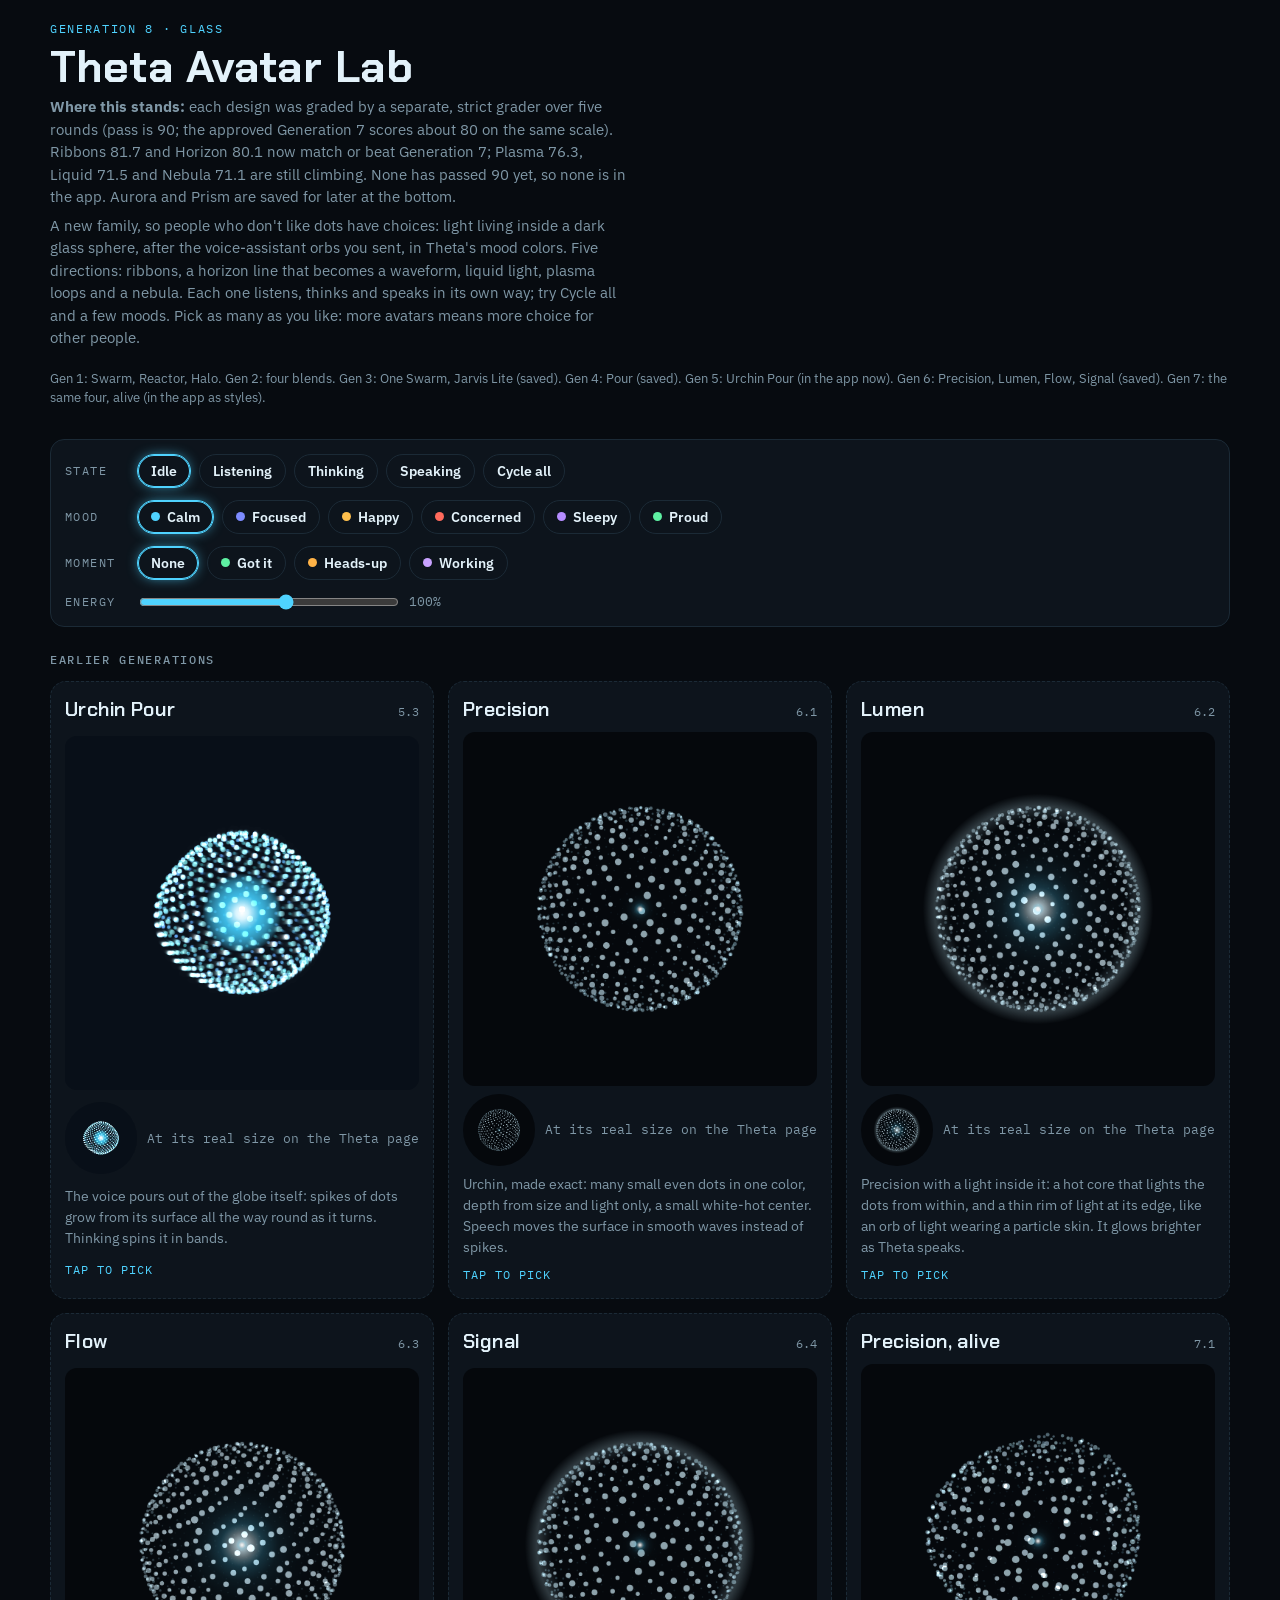
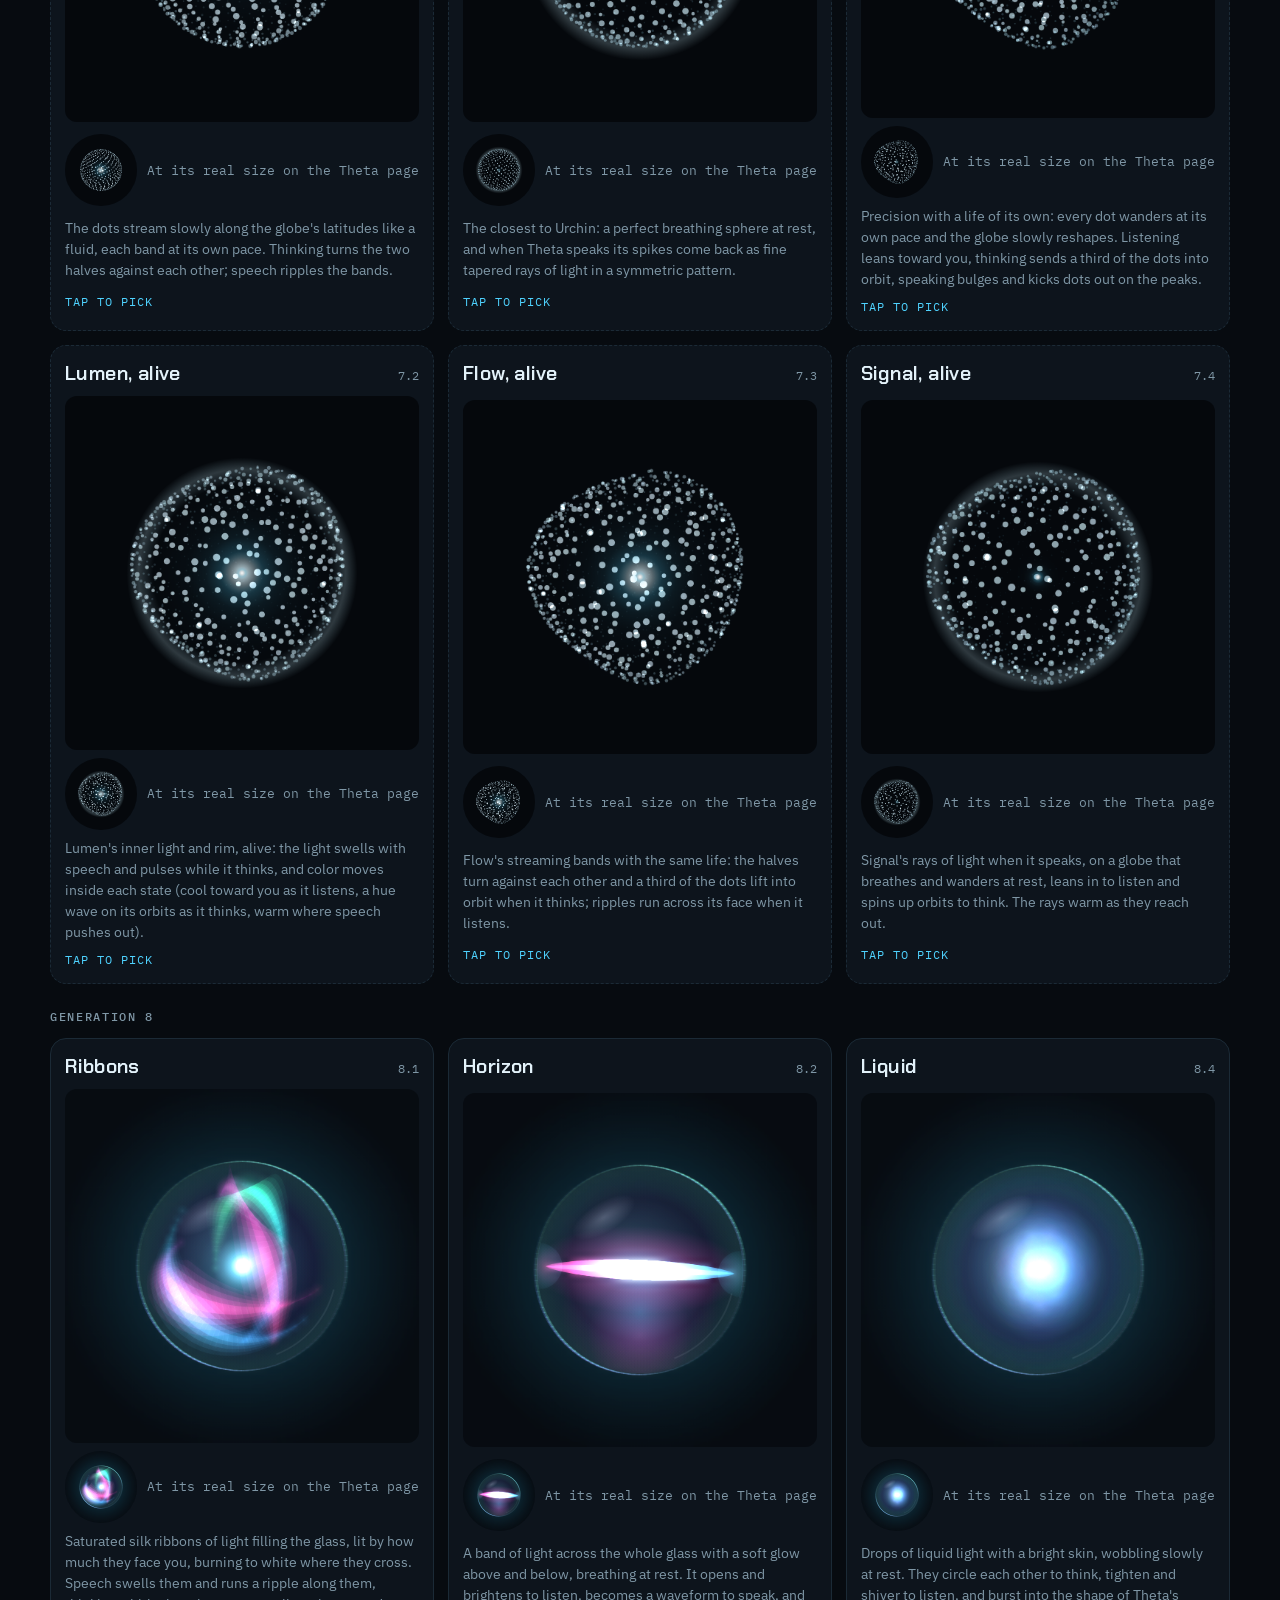
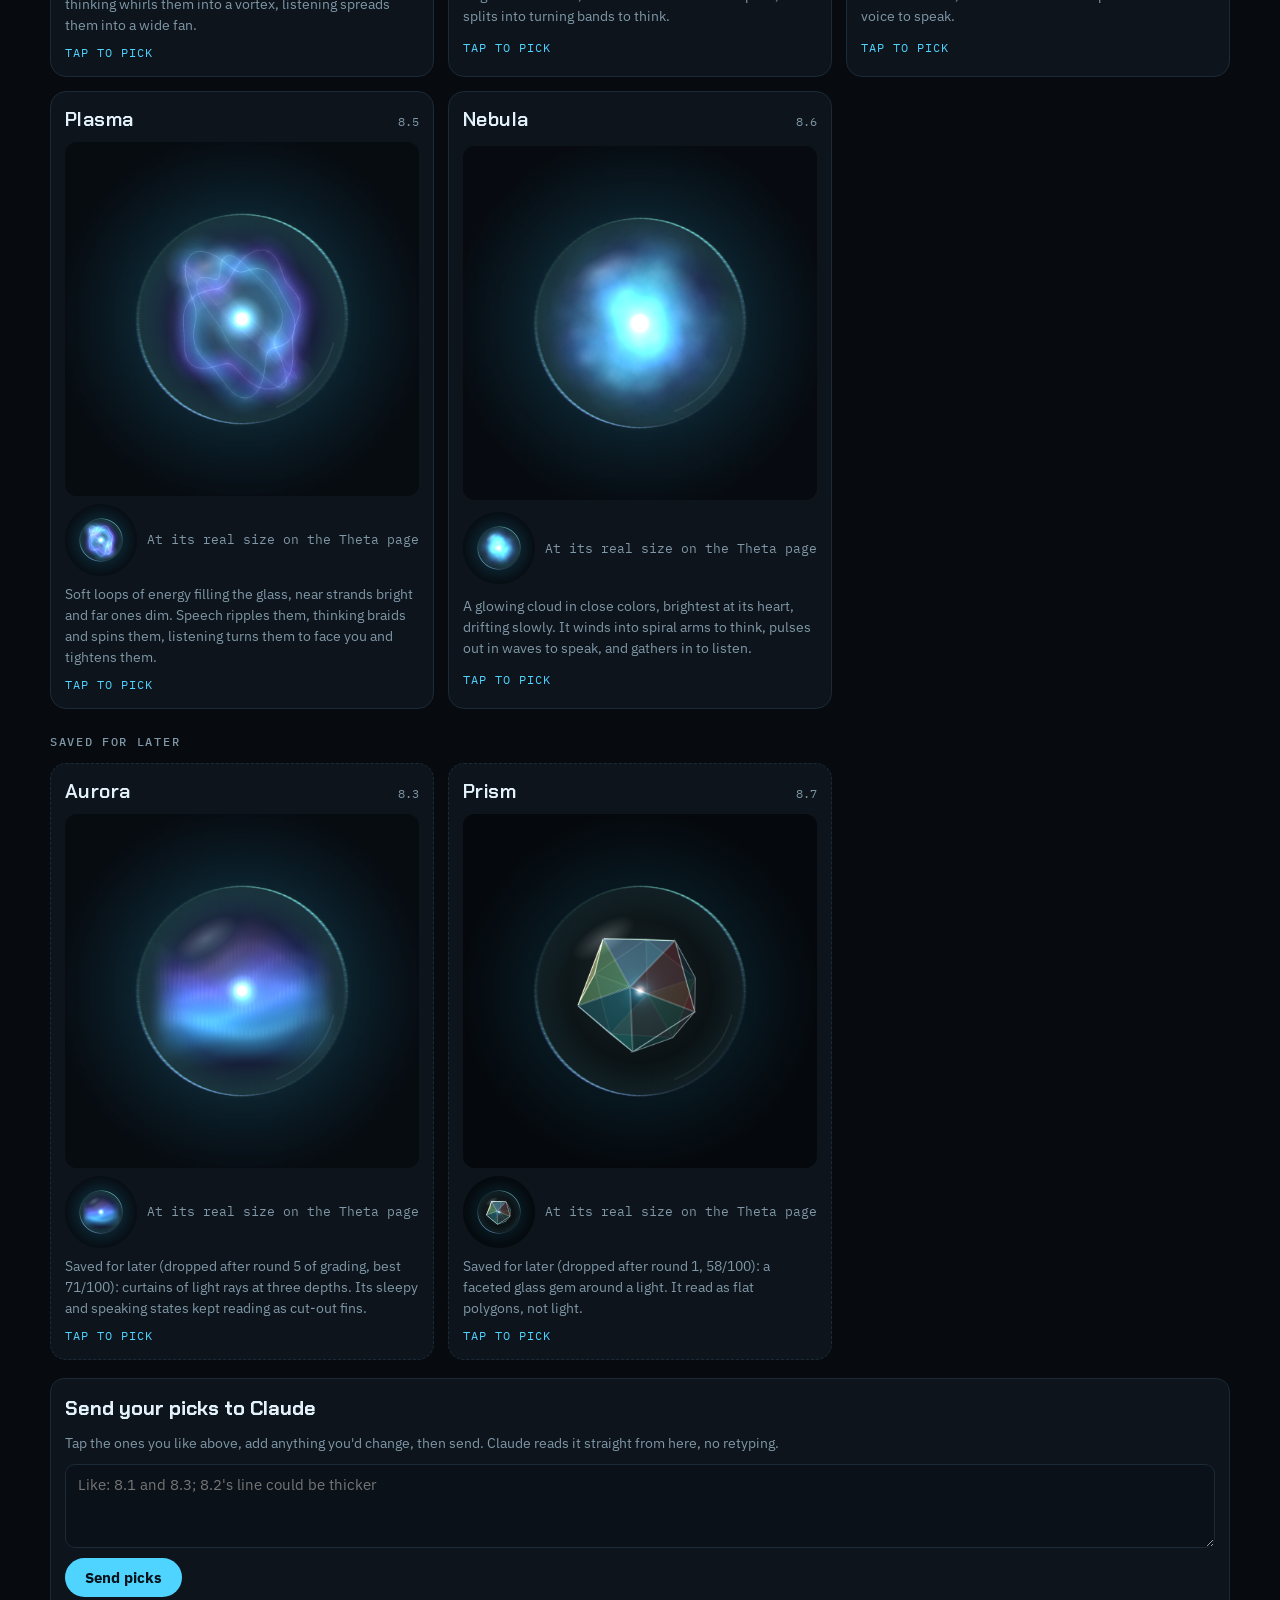
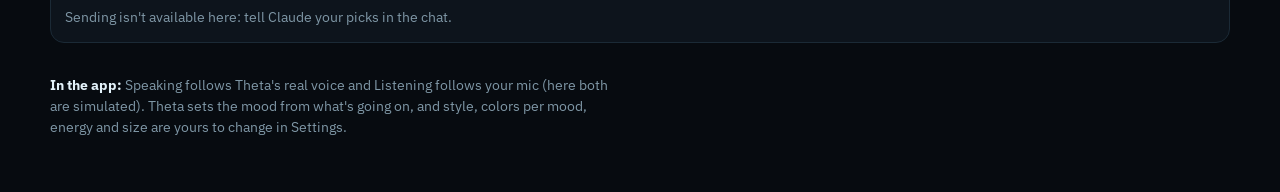
==== commit 63ebf4c8: "Avatar lab round 7: sheets at real speed; Horizon speaks level, scans to think; Ribbons listens with" ====
--- a/docs/avatar-lab/avatar-lab.html
+++ b/docs/avatar-lab/avatar-lab.html
@@ -489,7 +489,7 @@
   const hsla = (h, s, l, a) => `hsla(${(h % 360 + 360) % 360},${Math.max(0, Math.min(100, s))}%,${Math.max(0, Math.min(98, l))}%,${Math.max(0, Math.min(1, a))})`;
   let lastT = 0;
   function frontier2(g, S, t, lv, me, o) {
-    const dt = Math.min(0.05, Math.max(0.001, t - lastT)); if (me === firstLive()) { easeWeights(dt); lastT = t; }
+    const dt = Math.min(0.05, Math.max(0.001, t - lastT)); if (me === firstLive()) lastT = t;  // (state weights ease in frame())
     const c = S / 2, R = S * 0.27, D = 3.6, sp = cur.speed * st.energy, H = cur.hue;
     g.setTransform(1, 0, 0, 1, 0, 0); g.fillStyle = "#05080c"; g.fillRect(0, 0, S, S);
     g.translate(0, -S * cur.bounce * 0.01 * Math.abs(Math.sin(t * 3)));
@@ -621,6 +621,11 @@
   }
   function rim8(g, c, R, t, lv, cam) { // chromatic edge, key-light highlight, and the moments on the rim
     g.globalCompositeOperation = "lighter";
+    if (SIT.alert > 0.01) {  // Heads-up: an amber pulse fills the glass too (a rim tint alone was too quiet to notice)
+      const p = Math.pow(0.5 + 0.5 * Math.sin(sitT * 6), 2), gr = g.createRadialGradient(c, c, 0, c, c, R * 0.98);
+      gr.addColorStop(0, hsla(36, 95, 64, 0.34 * SIT.alert * p)); gr.addColorStop(0.6, hsla(30, 95, 55, 0.16 * SIT.alert * p)); gr.addColorStop(1, hsla(30, 95, 50, 0));
+      g.fillStyle = gr; g.beginPath(); g.arc(c, c, R * 0.98, 0, TAU); g.fill();
+    }
     const n = 120;
     for (const [dx, dh, a0] of [[-0.012, 38, 0.55], [0, 0, 0.8], [0.012, -38, 0.55]]) {
       g.lineWidth = Math.max(1, R * 0.011);
@@ -659,10 +664,11 @@
   }
   // a bright core: a wide soft bloom and a small white heart (at chat size the light still reads)
   function core8(g, c, R, t, lv, k = 1) {
-    lightAt(g, c, c, R * (0.95 + 0.3 * lv + 0.12 * W.thinking * Math.abs(Math.sin(t * 3))) * k, 0.72, 0.12);
-    const gr = g.createRadialGradient(c, c, 0, c, c, R * 0.2 * k);
-    gr.addColorStop(0, `rgba(255,255,255,${0.45 + 0.15 * lv})`); gr.addColorStop(0.4, hsla(cur.hue, 70, 80, 0.3)); gr.addColorStop(1, hsla(cur.hue, 60, 70, 0));
-    g.fillStyle = gr; g.beginPath(); g.arc(c, c, R * 0.2 * k, 0, TAU); g.fill();
+    // round 7: a bloom, not a dot (the grader: "a hard white core dot looks pasted on"): less hot white, wider and softer
+    lightAt(g, c, c, R * (0.95 + 0.3 * lv + 0.12 * W.thinking * Math.abs(Math.sin(t * 3))) * k, 0.58, 0.16);
+    const gr = g.createRadialGradient(c, c, 0, c, c, R * 0.3 * k);
+    gr.addColorStop(0, `rgba(255,255,255,${0.26 + 0.12 * lv})`); gr.addColorStop(0.3, hsla(cur.hue, 70, 80, 0.2)); gr.addColorStop(1, hsla(cur.hue, 60, 70, 0));
+    g.fillStyle = gr; g.beginPath(); g.arc(c, c, R * 0.3 * k, 0, TAU); g.fill();
   }
   // light, not shapes: a soft haze inside the glass, and a bloom over everything (the frame shrunk and laid back on
   // top, which blurs every edge into glow and works in every browser, iPhone Safari included)
@@ -689,14 +695,17 @@
     me.rz = (me.rz || 0) + dt * sp * (0.18 + 2.8 * W.thinking);
     const fan = spring(me, "fan", W.listening, 0.06), Q = [], SP = [];
     for (const rb of me.rb) {
-      const width = spring(rb, "w", bold8(S) * (0.3 + 0.05 * Math.sin(t * 1.1 + rb.ph) + 0.26 * lv * W.speaking * (0.6 + 0.4 * Math.sin(t * 9 + rb.k)) + 0.06 * W.listening * (0.6 + lv)) * (1 - 0.35 * W.thinking));
+      const width = spring(rb, "w", bold8(S) * (0.3 + 0.05 * Math.sin(t * 1.1 + rb.ph) + 0.26 * lv * W.speaking * (0.6 + 0.4 * Math.sin(t * 9 + rb.k)) + 0.06 * W.listening * (0.6 + lv)) * (1 - 0.1 * W.thinking));
       const bulge = spring(rb, "b", 0.26 + 0.1 * Math.sin(t * 0.7 + rb.ph) + 0.4 * lv * W.speaking);
-      const reach = spring(rb, "reach", 1 - 0.3 * W.thinking + (0.14 * lv + 0.12 * Math.sin(t * 7 + rb.k)) * W.speaking, 0.08);
+      const reach = spring(rb, "reach", 1 + 0.04 * W.thinking + 0.08 * W.listening + (0.14 * lv + 0.12 * Math.sin(t * 7 + rb.k)) * W.speaking, 0.08);
       const twist = spring(rb, "tw", 0.9 + 2.2 * W.thinking, 0.05), spin = (0.3 + 0.9 * W.thinking) * sp * (rb.k % 2 ? 1 : -1);
       rb.ax += dt * spin * 0.6; rb.ay += dt * spin * (0.8 + 0.12 * rb.k); rb.az += dt * spin * 0.3;
       const E = [[1, 0, 0], [0, 1, 0], [0, 0, 1]].map(v => eul(v, rb.ax, rb.ay, rb.az));
       const N = 50, M = [], Wv = [];
-      const fix = v => { v = rotZ(view(cam, ...v), me.rz + rb.k * 0.3 * fan); v[1] *= 1 - fan * (0.58 - 0.1 * Math.sin(t * 4)); v[0] *= 1 + 0.08 * fan; return v; };
+      // listening: the ribbons breathe out evenly and lean toward you (squashing them flat made an almond with the core as
+      // its pupil: an eye)
+      const breath = 1 + fan * (0.07 + 0.06 * Math.sin(t * 2.2));
+      const fix = v => { v = rotZ(view(cam, ...v), me.rz + rb.k * 0.3 * fan); v[0] *= breath; v[1] *= breath; v[2] -= 0.25 * fan; return v; };
       for (let i = 0; i <= N; i++) {
         const u = i / N, th = (u - 0.5) * 3.0;
         let p = add3(add3([0, 0, 0], E[0], 0.8 * Math.cos(th) - 0.12), E[1], 0.78 * Math.sin(th));
@@ -716,7 +725,7 @@
     }
     Q.sort((a, b) => b[0] - a[0]);
     inside8(g, c, R, () => {
-      haze8(g, c, R, lv, 1 + 0.25 * W.thinking); core8(g, c, R, t, lv, 0.95);
+      haze8(g, c, R, lv, 1 + 0.25 * W.thinking + 0.35 * W.listening); core8(g, c, R, t, lv, 0.95 * (1 - 0.45 * W.listening));
       if (W.thinking > 0.02) for (let j = 0; j < 3; j++) for (let i = 0; i < 22; i++) { // soft trails orbiting at mid-radius (overlapping glow: no edge)
         const a = t * 2.2 + j * TAU / 3 + i * 0.06; glow8(g, c + Math.cos(a) * R * 0.6, c + Math.sin(a) * R * 0.6, R * 0.13 * bold8(S), pal8(j) - 30, 0.05 * W.thinking * (1 - i / 22)); }
       for (const [z, i, M, Wv, k, a, f, taper, hue, tone] of Q) {
@@ -735,10 +744,12 @@
   function band8(g, R, ratio, lv, t, alpha, hueA, hueB, white = 1, taper = 0.7) {
     const top = [], bot = [];
     for (let i = 0; i <= 90; i++) {
-      const u = -0.97 + i / 90 * 1.94, env = Math.pow(Math.max(0, 1 - u * u), taper);
+      const u = -0.9 + i / 90 * 1.8, env = Math.pow(Math.max(0, 1 - (u / 0.9) ** 2), taper);  // ends fade before the glass
       const th = R * ratio * env * (1 + 1.2 * lv * W.speaking * (0.5 * Math.abs(Math.sin(u * 7 + t * 10)) + 0.5 * Math.abs(Math.sin(u * 13 - t * 6))));
-      const y = R * 0.2 * lv * W.speaking * Math.sin(u * 9 + t * 11) * env + R * (0.3 * moodW.sleepy - 0.3 * moodW.happy) * u * u
-        + R * 0.025 * moodW.concerned * Math.sin(u * 40 + t * 30) * env; // sleepy droops, happy smiles, concerned trembles
+      // speaking: a soft level waveform whose height follows the voice (it used to stand the line upright, which read
+      // as a crack); sleepy droops, happy smiles, concerned trembles in wide slow waves (a fine zig-zag read as a stroke)
+      const y = R * 0.3 * (0.4 + 0.8 * lv) * W.speaking * env * (0.6 * Math.sin(u * 5 + t * 7) + 0.4 * Math.sin(u * 9 - t * 11)) + R * (0.3 * moodW.sleepy - 0.3 * moodW.happy) * u * u
+        + R * 0.045 * moodW.concerned * Math.sin(u * 14 + t * 18) * env;
       top.push([u * R, y - th]); bot.push([u * R, y + th]);
     }
     const gr = g.createLinearGradient(-R, 0, R, 0), mid = white >= 1 ? `rgba(255,255,255,${alpha})` : hsla((hueA + hueB) / 2, 60, 86, alpha);
@@ -748,10 +759,9 @@
   }
   function g8horizon(g, S, t, lv, me) {
     const sp = cur.speed * st.energy, dt = dtOf(me, t), {c, R} = shell8(g, S, t, lv), cam = cam8(t, sp);
-    me.spin = (me.spin || 0) + dt * sp * 2.4 * W.thinking;
-    if (W.thinking < 0.5) { const home = Math.round(me.spin / Math.PI) * Math.PI; me.spin += (home - me.spin) * Math.min(1, dt * 2.5); } // settle level again
-    const ratio = bold8(S) * spring(me, "ratio", (0.075 + 0.02 * Math.sin(t * 1.2) + 0.2 * W.listening * (0.8 + 0.6 * lv) + 0.02 * moodW.happy * Math.abs(Math.sin(t * 4))) * (1 - 0.35 * moodW.concerned), 0.07);
-    const ang = 0.07 * Math.sin(t * 0.45) + me.spin + 0.06 * moodW.sleepy + spring(me, "upright", Math.PI / 2 * W.speaking, 0.06); // it stands up to speak
+    me.scan = (me.scan || 0) + dt * sp * 2.2 * W.thinking;  // thinking: a glow scanning along the line (it spun into a starburst)
+    const ratio = bold8(S) * spring(me, "ratio", (0.075 + 0.02 * Math.sin(t * 1.2) + 0.2 * W.listening * (0.8 + 0.6 * lv) + 0.02 * moodW.happy * Math.abs(Math.sin(t * 4))) * (1 + 0.15 * moodW.concerned), 0.07);
+    const ang = 0.07 * Math.sin(t * 0.45) + 0.06 * moodW.sleepy;
     const mh = h => { let [hh] = moment8(h, 0, 0, 0.3); if (SIT.success > 0.01) hh = hueTo(hh, 145, SIT.success * 0.85); return hh; };
     const hA = mh(pal8(0)), hB = mh(pal8(1));
     inside8(g, c, R, () => {
@@ -766,12 +776,17 @@
       let gr = g.createRadialGradient(0, 0, 0, 0, 0, R);
       gr.addColorStop(0, hsla(hA, 80, 64, (0.5 + 0.25 * lv - 0.22 * W.listening + 0.25 * moodW.happy) * (1 - 0.3 * moodW.sleepy))); gr.addColorStop(0.55, hsla(hB, 80, 55, 0.16 + 0.1 * moodW.happy)); gr.addColorStop(1, hsla(hB, 80, 50, 0));
       g.fillStyle = gr; g.beginPath(); g.arc(0, 0, R, 0, TAU); g.fill(); g.restore();
-      for (const k of [1, 2]) if (W.thinking > 0.02) { g.save(); g.rotate(k * Math.PI / 3); band8(g, R, ratio * 0.6, lv, t, 0.5 * W.thinking, mh(pal8(k)), mh(pal8(k + 1)), 1, 2.2); g.restore(); } // spokes taper to nothing
-      const dim = 1 - 0.35 * moodW.sleepy;
+      if (W.speaking > 0.02) for (const k of [1, 2]) band8(g, R, ratio * 0.8, lv, t + k * 0.9, 0.6 * W.speaking, mh(pal8(k + 1)), mh(pal8(k)), 0, 1.1); // companion waves, out of phase
+      if (W.thinking > 0.02) for (const [k, off] of [[0, 0], [1, Math.PI]]) {  // two glows sweep along the line, crossing in the middle
+        const x = R * 0.7 * Math.sin(me.scan + off), w = R * (0.5 - 0.12 * k);
+        g.save(); g.translate(x, 0); g.scale(1, 0.5); gr = g.createRadialGradient(0, 0, 0, 0, 0, w);
+        gr.addColorStop(0, hsla(mh(pal8(2 + k)), 75, 80, 0.85 * W.thinking)); gr.addColorStop(0.35, hsla(mh(pal8(2 + k)), 95, 62, 0.38 * W.thinking)); gr.addColorStop(1, hsla(mh(pal8(2 + k)), 90, 55, 0));
+        g.fillStyle = gr; g.beginPath(); g.arc(0, 0, w, 0, TAU); g.fill(); g.restore(); }
+      const dim = (1 - 0.35 * moodW.sleepy) * (1 - 0.4 * W.thinking);  // thinking: the line dims so the scanning light leads
       band8(g, R, ratio, lv, t, (0.85 - 0.45 * W.listening) * dim, hA, hB, 1 - W.listening, 0.7 + 1.5 * W.thinking);
       band8(g, R, ratio * 0.38, lv, t, (0.85 - 0.7 * W.listening) * dim, hA + 15, hB - 15, 1 - W.listening, 0.7 + 1.5 * W.thinking);
-      for (const e of [-1, 1]) { gr = g.createRadialGradient(e * R * 0.96, 0, 0, e * R * 0.96, 0, R * 0.22);
-        gr.addColorStop(0, hsla(e > 0 ? hA : hB, 90, 74, 0.6)); gr.addColorStop(1, hsla(hA, 90, 60, 0)); g.fillStyle = gr; g.beginPath(); g.arc(e * R * 0.96, 0, R * 0.22, 0, TAU); g.fill(); }
+      for (const e of [-1, 1]) { gr = g.createRadialGradient(e * R * 0.9, 0, 0, e * R * 0.9, 0, R * 0.26);  // where the line meets the glass: a soft glow, no hot blob
+        gr.addColorStop(0, hsla(e > 0 ? hA : hB, 90, 70, 0.22)); gr.addColorStop(1, hsla(hA, 90, 60, 0)); g.fillStyle = gr; g.beginPath(); g.arc(e * R * 0.96, 0, R * 0.22, 0, TAU); g.fill(); }
       g.restore();
     });
     bloom8(g, S, 0.55);
@@ -983,6 +998,7 @@
   ];
   const grid = document.getElementById("grid"), shelf = document.getElementById("saved"), later = document.getElementById("later"), picks = new Set();
   const LATER = new Set(["8.3", "8.7"]);
+  const ONLY = (new URLSearchParams(location.search).get("only") || "").split(",").filter(Boolean);
   const cards = DIRS.map(([code, name, about, fn]) => {
     const card = document.createElement("button"); card.type = "button"; card.className = "spec"; card.setAttribute("aria-pressed", "false");
     card.innerHTML = `<div class="top"><h2>${name}</h2><span class="code">${code}</span></div><canvas width="480" height="480" aria-label="${name} avatar"></canvas>`
@@ -1044,9 +1060,11 @@
     for (const k in moodW) moodW[k] += ((k === st.mood ? 1 : 0) - moodW[k]) * 0.05;
     if (st.mood === "proud") cur.hue = (150 + 25 * Math.sin(clock * 0.8) + 360) % 360;
     clock += dt * (reduce ? 0.3 : 1);
+    easeWeights(dt * (reduce ? 0.3 : 1));  // once a frame, whichever avatars are drawing (it ran inside Gen 7's drawing)
     if (tour) { tourAt += dt; if (tourAt > 3.2) { tourAt = 0; setState(ORDER[(ORDER.indexOf(st.state) + 1) % 4]); } }
     level += (targetLevel(clock) - level) * 0.3;
     for (const me of cards) {
+      if (ONLY.length && !ONLY.includes(me.code)) continue;  // ?only=8.1,8.2: draw just those (sheets.js; ~20 at once ran at 7 fps)
       const {fn, cv, g} = me, S = cv.width;
       g.setTransform(1, 0, 0, 1, 0, 0);
       g.fillStyle = "rgba(11,18,26,0.32)"; g.fillRect(0, 0, S, S); // light trails: the last frames fade instead of vanishing
